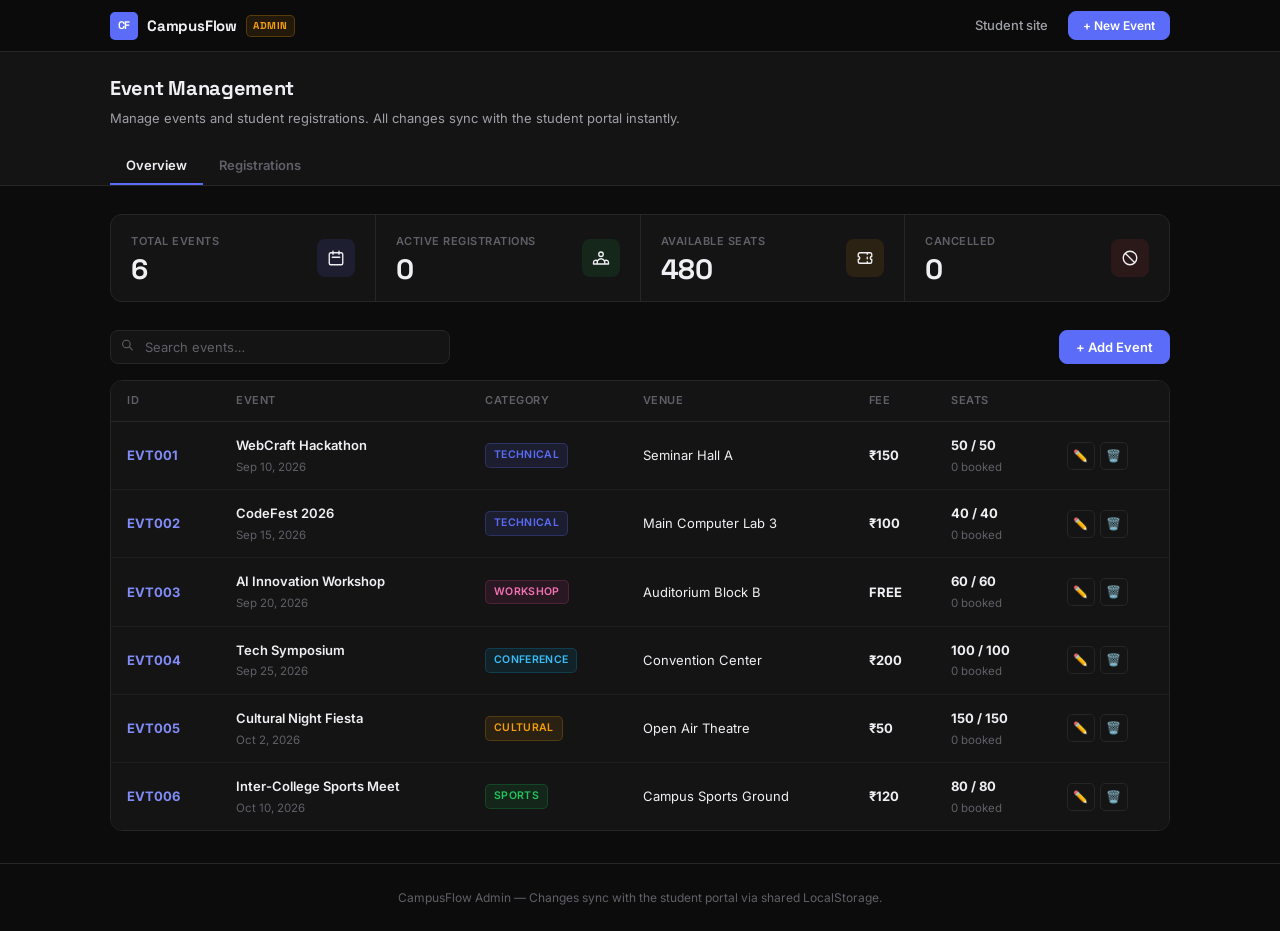
==== admin.html @ 972982c1 "Inital commit" ====
<!DOCTYPE html>
<html lang="en">
<head>
    <meta charset="UTF-8">
    <meta name="viewport" content="width=device-width, initial-scale=1.0">
    <title>CampusFlow Admin</title>
    <meta name="description" content="CampusFlow Admin — Manage campus events and student registrations.">
    <link rel="stylesheet" href="css/style.css">
    <link rel="stylesheet" href="css/admin.css">
</head>
<body>

    <nav class="navbar">
        <div class="container nav-container">
            <div class="brand-logo">
                <div class="logo-icon">CF</div>
                CampusFlow
                <span class="admin-badge">Admin</span>
            </div>
            <ul class="nav-links">
                <li><a href="index.html" class="nav-link" target="_blank">Student site</a></li>
                <li><button class="btn btn-primary" onclick="openAddEventModal()" style="padding: 6px 14px; font-size: 12px;">+ New Event</button></li>
            </ul>
        </div>
    </nav>

    <header class="admin-header">
        <div class="container">
            <div class="admin-header-title">
                <div>
                    <h1>Event Management</h1>
                    <p>Manage events and student registrations. All changes sync with the student portal instantly.</p>
                </div>
            </div>
            <div class="admin-nav-tabs">
                <button class="tab-btn active" id="tabBtn-dashboard" onclick="switchAdminTab('dashboard')">Overview</button>
                <button class="tab-btn" id="tabBtn-registrations" onclick="switchAdminTab('registrations')">Registrations</button>
            </div>
        </div>
    </header>

    <main class="container">

        <!-- TAB: OVERVIEW -->
        <section id="tabPanel-dashboard" class="tab-panel active">

            <!-- Stats -->
            <div class="stats-grid">
                <div class="stat-card">
                    <div class="stat-info">
                        <h3>Total Events</h3>
                        <div class="stat-value" id="statTotalEvents">0</div>
                    </div>
                    <div class="stat-icon events">
                        <svg width="18" height="18" fill="none" stroke="currentColor" viewBox="0 0 24 24" stroke-width="1.8">
                            <path stroke-linecap="round" stroke-linejoin="round" d="M8 7V3m8 4V3m-9 8h10M5 21h14a2 2 0 002-2V7a2 2 0 00-2-2H5a2 2 0 00-2 2v12a2 2 0 002 2z"/>
                        </svg>
                    </div>
                </div>
                <div class="stat-card">
                    <div class="stat-info">
                        <h3>Active Registrations</h3>
                        <div class="stat-value" id="statTotalRegistrations">0</div>
                    </div>
                    <div class="stat-icon registrations">
                        <svg width="18" height="18" fill="none" stroke="currentColor" viewBox="0 0 24 24" stroke-width="1.8">
                            <path stroke-linecap="round" stroke-linejoin="round" d="M17 20h5v-2a3 3 0 00-5.356-1.857M17 20H7m10 0v-2c0-.656-.126-1.283-.356-1.857M7 20H2v-2a3 3 0 015.356-1.857M7 20v-2c0-.656.126-1.283.356-1.857m0 0a5.002 5.002 0 019.288 0M15 7a3 3 0 11-6 0 3 3 0 016 0z"/>
                        </svg>
                    </div>
                </div>
                <div class="stat-card">
                    <div class="stat-info">
                        <h3>Available Seats</h3>
                        <div class="stat-value" id="statAvailableSeats">0</div>
                    </div>
                    <div class="stat-icon seats">
                        <svg width="18" height="18" fill="none" stroke="currentColor" viewBox="0 0 24 24" stroke-width="1.8">
                            <path stroke-linecap="round" stroke-linejoin="round" d="M15 5v2m0 4v2m0 4v2M5 5a2 2 0 00-2 2v3a2 2 0 110 4v3a2 2 0 002 2h14a2 2 0 002-2v-3a2 2 0 110-4V7a2 2 0 00-2-2H5z"/>
                        </svg>
                    </div>
                </div>
                <div class="stat-card">
                    <div class="stat-info">
                        <h3>Cancelled</h3>
                        <div class="stat-value" id="statCancelledRegistrations">0</div>
                    </div>
                    <div class="stat-icon cancelled">
                        <svg width="18" height="18" fill="none" stroke="currentColor" viewBox="0 0 24 24" stroke-width="1.8">
                            <path stroke-linecap="round" stroke-linejoin="round" d="M18.364 18.364A9 9 0 005.636 5.636m12.728 12.728A9 9 0 015.636 5.636m12.728 12.728L5.636 5.636"/>
                        </svg>
                    </div>
                </div>
            </div>

            <!-- Events Toolbar -->
            <div class="admin-toolbar">
                <div class="search-input-wrapper" style="max-width: 340px;">
                    <span class="search-icon">
                        <svg width="13" height="13" fill="none" stroke="currentColor" viewBox="0 0 24 24">
                            <path stroke-linecap="round" stroke-linejoin="round" stroke-width="2" d="M21 21l-6-6m2-5a7 7 0 11-14 0 7 7 0 0114 0z"/>
                        </svg>
                    </span>
                    <input type="text" id="adminEventSearch" placeholder="Search events…">
                </div>
                <div class="admin-toolbar-controls">
                    <button class="btn btn-primary" onclick="openAddEventModal()">+ Add Event</button>
                </div>
            </div>

            <!-- Events Table -->
            <div class="admin-table-wrapper">
                <table class="admin-table">
                    <thead>
                        <tr>
                            <th>ID</th>
                            <th>Event</th>
                            <th>Category</th>
                            <th>Venue</th>
                            <th>Fee</th>
                            <th>Seats</th>
                            <th></th>
                        </tr>
                    </thead>
                    <tbody id="adminEventsTableBody"></tbody>
                </table>
            </div>

        </section>

        <!-- TAB: REGISTRATIONS -->
        <section id="tabPanel-registrations" class="tab-panel">

            <div class="admin-toolbar">
                <div class="search-input-wrapper" style="max-width: 300px;">
                    <span class="search-icon">
                        <svg width="13" height="13" fill="none" stroke="currentColor" viewBox="0 0 24 24">
                            <path stroke-linecap="round" stroke-linejoin="round" stroke-width="2" d="M21 21l-6-6m2-5a7 7 0 11-14 0 7 7 0 0114 0z"/>
                        </svg>
                    </span>
                    <input type="text" id="adminRegSearch" placeholder="Name, roll number, email…">
                </div>
                <div class="admin-toolbar-controls">
                    <select class="select-custom" id="adminRegEventFilter"><option value="All">All events</option></select>
                    <select class="select-custom" id="adminRegStatusFilter">
                        <option value="All">All statuses</option>
                        <option value="Registered">Registered</option>
                        <option value="Cancelled">Cancelled</option>
                    </select>
                </div>
            </div>

            <div class="admin-table-wrapper">
                <table class="admin-table">
                    <thead>
                        <tr>
                            <th>Reg ID</th>
                            <th>Student</th>
                            <th>Roll No.</th>
                            <th>Event</th>
                            <th>Date</th>
                            <th>Status</th>
                            <th></th>
                        </tr>
                    </thead>
                    <tbody id="adminRegistrationsTableBody"></tbody>
                </table>
            </div>

        </section>

    </main>

    <!-- Add / Edit Event Modal -->
    <div class="modal-backdrop" id="eventModal">
        <div class="modal-box">
            <div class="modal-header">
                <h3 class="modal-title" id="eventModalTitle">Add Event</h3>
                <button class="close-btn" onclick="closeEventModal()">&times;</button>
            </div>
            <form id="eventForm">
                <div class="form-group">
                    <label for="eventName">Event Name</label>
                    <input type="text" id="eventName" class="form-control" placeholder="e.g. WebCraft Hackathon" required>
                </div>
                <div class="form-row">
                    <div class="form-group">
                        <label for="eventCategory">Category</label>
                        <select id="eventCategory" class="form-control" required>
                            <option value="">Select…</option>
                            <option value="Technical">Technical</option>
                            <option value="Workshop">Workshop</option>
                            <option value="Conference">Conference</option>
                            <option value="Cultural">Cultural</option>
                            <option value="Sports">Sports</option>
                        </select>
                    </div>
                    <div class="form-group">
                        <label for="eventDate">Date</label>
                        <input type="date" id="eventDate" class="form-control" required>
                    </div>
                </div>
                <div class="form-group">
                    <label for="eventVenue">Venue</label>
                    <input type="text" id="eventVenue" class="form-control" placeholder="e.g. Seminar Hall A" required>
                </div>
                <div class="form-row">
                    <div class="form-group">
                        <label for="eventFee">Fee (₹) — 0 for free</label>
                        <input type="number" id="eventFee" class="form-control" min="0" placeholder="0" required>
                    </div>
                    <div class="form-group">
                        <label for="eventSeats">Total Seats</label>
                        <input type="number" id="eventSeats" class="form-control" min="1" placeholder="50" required>
                    </div>
                </div>
                <div class="form-group">
                    <label for="eventDescription">Description</label>
                    <textarea id="eventDescription" class="form-control" placeholder="Brief summary of the event…"></textarea>
                </div>
                <div style="display: flex; justify-content: flex-end; gap: 8px; margin-top: 18px; padding-top: 14px; border-top: 1px solid var(--border);">
                    <button type="button" class="btn btn-secondary" onclick="closeEventModal()">Cancel</button>
                    <button type="submit" class="btn btn-primary">Save Event</button>
                </div>
            </form>
        </div>
    </div>

    <!-- Delete Confirmation Modal -->
    <div class="modal-backdrop" id="deleteModal">
        <div class="modal-box" style="max-width: 400px;">
            <div class="modal-header">
                <h3 class="modal-title">Delete Event</h3>
                <button class="close-btn" onclick="closeDeleteModal()">&times;</button>
            </div>
            <p style="color: var(--text-2); font-size: 13px; line-height: 1.6;">
                Delete <strong id="deleteEventName" style="color: var(--text);">this event</strong>? This cannot be undone.
            </p>
            <div class="delete-warning-box" id="deleteWarningContainer" style="display: none;"></div>
            <div style="display: flex; justify-content: flex-end; gap: 8px; margin-top: 20px; padding-top: 14px; border-top: 1px solid var(--border);">
                <button type="button" class="btn btn-secondary" onclick="closeDeleteModal()">Cancel</button>
                <button type="button" class="btn btn-danger" onclick="confirmDeleteEvent()">Delete Event</button>
            </div>
        </div>
    </div>

    <footer>
        <div class="container">
            <p>CampusFlow Admin &mdash; Changes sync with the student portal via shared LocalStorage.</p>
        </div>
    </footer>

    <script src="js/data.js"></script>
    <script src="js/storage.js"></script>
    <script src="js/validation.js"></script>
    <script src="js/events.js"></script>
    <script src="js/registration.js"></script>
    <script src="js/admin.js"></script>
    <script src="js/app.js"></script>

</body>
</html>
---- css/style.css ----
/* ============================================================
   CampusFlow — Minimal, editorial-first design
   Palette: Near-black surface, one indigo accent, warm white text
   Type: Space Grotesk (display) + Inter (body)
   ============================================================ */

@import url('https://fonts.googleapis.com/css2?family=Space+Grotesk:wght@400;500;600;700&family=Inter:wght@400;500;600&display=swap');

:root {
    --bg:          #0c0c0c;
    --surface:     #141414;
    --surface-2:   #1c1c1c;
    --border:      #262626;
    --border-light:#1e1e1e;

    --accent:      #5b6cf8;
    --accent-dim:  rgba(91, 108, 248, 0.12);
    --accent-border: rgba(91, 108, 248, 0.25);

    --text:        #f0eff4;
    --text-2:      #a0a0a8;
    --text-3:      #606068;

    --green:       #22c55e;
    --green-dim:   rgba(34, 197, 94, 0.1);
    --amber:       #f59e0b;
    --amber-dim:   rgba(245, 158, 11, 0.1);
    --red:         #ef4444;
    --red-dim:     rgba(239, 68, 68, 0.1);

    --r-sm:  5px;
    --r-md:  8px;
    --r-lg:  12px;

    --font-display: 'Space Grotesk', system-ui, sans-serif;
    --font-body:    'Inter', system-ui, sans-serif;
}

*, *::before, *::after { box-sizing: border-box; margin: 0; padding: 0; }

body {
    background: var(--bg);
    color: var(--text);
    font-family: var(--font-body);
    font-size: 14px;
    line-height: 1.6;
    -webkit-font-smoothing: antialiased;
}

a { text-decoration: none; color: inherit; }

/* Layout */
.container {
    max-width: 1100px;
    margin: 0 auto;
    padding: 0 20px;
}

/* ── NAV ────────────────────────────────────────────── */
.navbar {
    position: sticky;
    top: 0;
    z-index: 100;
    background: rgba(12, 12, 12, 0.92);
    backdrop-filter: blur(8px);
    border-bottom: 1px solid var(--border);
    height: 52px;
    display: flex;
    align-items: center;
}

.nav-container {
    display: flex;
    align-items: center;
    justify-content: space-between;
    width: 100%;
}

.brand-logo {
    display: flex;
    align-items: center;
    gap: 9px;
    font-family: var(--font-display);
    font-size: 15px;
    font-weight: 700;
    letter-spacing: -0.2px;
    color: var(--text);
}

.logo-icon {
    width: 28px;
    height: 28px;
    background: var(--accent);
    border-radius: var(--r-sm);
    display: flex;
    align-items: center;
    justify-content: center;
    font-family: var(--font-display);
    font-size: 11px;
    font-weight: 700;
    color: #fff;
}

.nav-links {
    list-style: none;
    display: flex;
    align-items: center;
    gap: 20px;
}

.nav-link {
    font-size: 13px;
    font-weight: 500;
    color: var(--text-2);
    transition: color 0.15s;
}

.nav-link:hover, .nav-link.active { color: var(--text); }

/* ── HERO ───────────────────────────────────────────── */
.hero-section {
    padding: 64px 0 48px;
    border-bottom: 1px solid var(--border);
}

.hero-label {
    display: inline-block;
    font-size: 11px;
    font-weight: 600;
    letter-spacing: 0.8px;
    text-transform: uppercase;
    color: var(--accent);
    margin-bottom: 16px;
}

.hero-title {
    font-family: var(--font-display);
    font-size: 2.6rem;
    font-weight: 700;
    letter-spacing: -1px;
    line-height: 1.1;
    color: var(--text);
    margin-bottom: 14px;
    max-width: 560px;
}

.hero-description {
    font-size: 14px;
    color: var(--text-2);
    max-width: 460px;
    margin-bottom: 28px;
    line-height: 1.7;
}

.hero-actions {
    display: flex;
    gap: 10px;
    align-items: center;
}

/* ── BUTTONS ────────────────────────────────────────── */
.btn {
    display: inline-flex;
    align-items: center;
    justify-content: center;
    gap: 6px;
    padding: 8px 16px;
    border-radius: var(--r-md);
    font-size: 13px;
    font-weight: 600;
    cursor: pointer;
    border: 1px solid transparent;
    font-family: inherit;
    transition: all 0.15s ease;
    white-space: nowrap;
}

.btn-primary {
    background: var(--accent);
    color: #fff;
    border-color: var(--accent);
}
.btn-primary:hover { background: #4b5cf0; border-color: #4b5cf0; }

.btn-secondary {
    background: var(--surface);
    color: var(--text-2);
    border-color: var(--border);
}
.btn-secondary:hover { color: var(--text); border-color: #333; background: var(--surface-2); }

.btn-outline-gold {
    background: transparent;
    color: var(--amber);
    border-color: rgba(245, 158, 11, 0.35);
    font-size: 12px;
    padding: 6px 12px;
}
.btn-outline-gold:hover { background: var(--amber-dim); }

.btn-danger {
    background: var(--red-dim);
    color: var(--red);
    border-color: rgba(239, 68, 68, 0.25);
}
.btn-danger:hover { background: var(--red); color: #fff; border-color: var(--red); }

.btn-disabled { opacity: 0.35; cursor: not-allowed; pointer-events: none; }

.btn-ghost {
    background: transparent;
    color: var(--text-2);
    border-color: transparent;
    padding: 6px 10px;
}
.btn-ghost:hover { color: var(--text); background: var(--surface); border-color: var(--border); }

/* ── CONTROLS BAR ───────────────────────────────────── */
.controls-bar {
    display: flex;
    align-items: center;
    gap: 10px;
    padding: 16px 0 20px;
    flex-wrap: wrap;
}

.search-input-wrapper {
    position: relative;
    flex: 1;
    min-width: 220px;
}

.search-input-wrapper input {
    width: 100%;
    background: var(--surface);
    border: 1px solid var(--border);
    border-radius: var(--r-md);
    padding: 8px 12px 8px 34px;
    color: var(--text);
    font-size: 13px;
    font-family: inherit;
    outline: none;
    transition: border-color 0.15s;
}

.search-input-wrapper input:focus { border-color: var(--accent); }
.search-input-wrapper input::placeholder { color: var(--text-3); }

.search-icon {
    position: absolute;
    left: 11px;
    top: 50%;
    transform: translateY(-50%);
    color: var(--text-3);
    font-size: 13px;
    pointer-events: none;
}

.filter-group {
    display: flex;
    align-items: center;
    gap: 8px;
    flex-wrap: wrap;
}

.select-custom {
    background: var(--surface);
    border: 1px solid var(--border);
    border-radius: var(--r-md);
    padding: 8px 12px;
    color: var(--text-2);
    font-size: 13px;
    font-family: inherit;
    outline: none;
    cursor: pointer;
    transition: border-color 0.15s;
}
.select-custom:focus { border-color: var(--accent); color: var(--text); }

/* ── SECTION HEADER ────────────────────────────────── */
.section-header {
    display: flex;
    align-items: baseline;
    justify-content: space-between;
    margin-bottom: 20px;
    padding-bottom: 12px;
    border-bottom: 1px solid var(--border-light);
}

.section-title {
    font-family: var(--font-display);
    font-size: 18px;
    font-weight: 700;
    letter-spacing: -0.2px;
    color: var(--text);
}

.section-count {
    font-size: 12px;
    color: var(--text-3);
    font-weight: 500;
}

/* ── EVENT CARDS ────────────────────────────────────── */
.events-section { padding: 28px 0 60px; }

.events-grid {
    display: grid;
    grid-template-columns: repeat(auto-fill, minmax(300px, 1fr));
    gap: 1px;
    background: var(--border);
    border: 1px solid var(--border);
    border-radius: var(--r-lg);
    overflow: hidden;
}

.event-card {
    background: var(--surface);
    padding: 20px;
    display: flex;
    flex-direction: column;
    gap: 12px;
    transition: background 0.15s;
    cursor: default;
}

.event-card:hover { background: var(--surface-2); }

.event-card-header {
    display: flex;
    align-items: center;
    justify-content: space-between;
}

.event-title {
    font-family: var(--font-display);
    font-size: 15px;
    font-weight: 700;
    color: var(--text);
    letter-spacing: -0.2px;
    line-height: 1.3;
    margin-bottom: 4px;
}

.event-desc {
    font-size: 12.5px;
    color: var(--text-2);
    line-height: 1.6;
    display: -webkit-box;
    -webkit-line-clamp: 2;
    -webkit-box-orient: vertical;
    overflow: hidden;
}

.event-meta {
    display: flex;
    flex-direction: column;
    gap: 4px;
}

.event-meta-row {
    display: flex;
    align-items: center;
    gap: 6px;
    font-size: 12px;
    color: var(--text-3);
}

.event-meta-dot {
    width: 3px;
    height: 3px;
    border-radius: 50%;
    background: var(--text-3);
    flex-shrink: 0;
}

.event-card-footer {
    padding-top: 12px;
    border-top: 1px solid var(--border-light);
    display: flex;
    align-items: center;
    justify-content: space-between;
}

.event-price {
    font-family: var(--font-display);
    font-size: 15px;
    font-weight: 700;
    color: var(--text);
}

.event-seats {
    font-size: 11px;
    font-weight: 600;
    letter-spacing: 0.2px;
}
.event-seats.available { color: var(--green); }
.event-seats.limited   { color: var(--amber); }
.event-seats.empty     { color: var(--red); }

/* ── BADGES ─────────────────────────────────────────── */
.badge {
    display: inline-flex;
    align-items: center;
    padding: 3px 8px;
    border-radius: var(--r-sm);
    font-size: 10.5px;
    font-weight: 600;
    letter-spacing: 0.3px;
    text-transform: uppercase;
}

.badge-tech       { background: var(--accent-dim); color: var(--accent); border: 1px solid var(--accent-border); }
.badge-workshop   { background: rgba(236,72,153,.1); color: #f472b6; border: 1px solid rgba(236,72,153,.2); }
.badge-cultural   { background: var(--amber-dim); color: var(--amber); border: 1px solid rgba(245,158,11,.2); }
.badge-sports     { background: var(--green-dim); color: var(--green); border: 1px solid rgba(34,197,94,.2); }
.badge-conference { background: rgba(14,165,233,.1); color: #38bdf8; border: 1px solid rgba(14,165,233,.2); }
.badge-registered { background: var(--green-dim); color: var(--green); border: 1px solid rgba(34,197,94,.2); }
.badge-cancelled  { background: var(--red-dim); color: var(--red); border: 1px solid rgba(239,68,68,.2); }

/* ── MY REGISTRATIONS ───────────────────────────────── */
.registrations-section {
    padding: 40px 0 60px;
    border-top: 1px solid var(--border);
}

.registrations-grid {
    display: grid;
    grid-template-columns: repeat(auto-fill, minmax(280px, 1fr));
    gap: 1px;
    background: var(--border);
    border: 1px solid var(--border);
    border-radius: var(--r-lg);
    overflow: hidden;
}

.registration-card {
    background: var(--surface);
    padding: 18px;
    display: flex;
    flex-direction: column;
    gap: 10px;
}

/* ── MODAL ──────────────────────────────────────────── */
.modal-backdrop {
    position: fixed;
    inset: 0;
    background: rgba(0, 0, 0, 0.75);
    backdrop-filter: blur(3px);
    display: flex;
    align-items: center;
    justify-content: center;
    z-index: 1000;
    opacity: 0;
    visibility: hidden;
    transition: opacity 0.2s, visibility 0.2s;
}

.modal-backdrop.active {
    opacity: 1;
    visibility: visible;
}

.modal-box {
    background: var(--surface);
    border: 1px solid var(--border);
    border-radius: var(--r-lg);
    width: 100%;
    max-width: 460px;
    padding: 24px;
    box-shadow: 0 12px 32px rgba(0, 0, 0, 0.5);
    transform: translateY(8px);
    transition: transform 0.2s;
    max-height: 90vh;
    overflow-y: auto;
}

.modal-backdrop.active .modal-box { transform: translateY(0); }

.modal-header {
    display: flex;
    align-items: center;
    justify-content: space-between;
    margin-bottom: 18px;
    padding-bottom: 14px;
    border-bottom: 1px solid var(--border);
}

.modal-title {
    font-family: var(--font-display);
    font-size: 16px;
    font-weight: 700;
}

.close-btn {
    background: none;
    border: none;
    color: var(--text-3);
    font-size: 18px;
    cursor: pointer;
    line-height: 1;
    padding: 2px;
}
.close-btn:hover { color: var(--text); }

/* ── FORMS ──────────────────────────────────────────── */
.form-group { margin-bottom: 14px; }

.form-group label {
    display: block;
    font-size: 12px;
    font-weight: 600;
    color: var(--text-2);
    margin-bottom: 5px;
}

.form-control {
    width: 100%;
    background: var(--bg);
    border: 1px solid var(--border);
    border-radius: var(--r-md);
    padding: 9px 12px;
    color: var(--text);
    font-size: 13px;
    font-family: inherit;
    outline: none;
    transition: border-color 0.15s;
}

.form-control:focus { border-color: var(--accent); }
.form-control::placeholder { color: var(--text-3); }
textarea.form-control { resize: vertical; min-height: 72px; }

.form-row { display: grid; grid-template-columns: 1fr 1fr; gap: 12px; }

/* ── TOAST ──────────────────────────────────────────── */
.toast-container {
    position: fixed;
    bottom: 16px;
    right: 16px;
    z-index: 2000;
    display: flex;
    flex-direction: column;
    gap: 8px;
}

.toast {
    background: var(--surface-2);
    border: 1px solid var(--border);
    color: var(--text);
    padding: 10px 14px;
    border-radius: var(--r-md);
    font-size: 13px;
    box-shadow: 0 4px 16px rgba(0,0,0,0.4);
    border-left: 3px solid var(--accent);
    min-width: 260px;
    animation: slideIn 0.2s forwards ease;
}
.toast.success { border-left-color: var(--green); }
.toast.danger  { border-left-color: var(--red); }

@keyframes slideIn {
    from { transform: translateX(100%); opacity: 0; }
    to   { transform: translateX(0); opacity: 1; }
}

/* ── EMPTY STATE ────────────────────────────────────── */
.empty-state {
    grid-column: 1 / -1;
    text-align: center;
    padding: 48px 20px;
    color: var(--text-3);
    background: var(--surface);
}

.empty-state p { font-size: 13px; }

/* ── FOOTER ─────────────────────────────────────────── */
footer {
    border-top: 1px solid var(--border);
    padding: 24px 0;
    text-align: center;
    color: var(--text-3);
    font-size: 12px;
}

/* ── RESPONSIVE ─────────────────────────────────────── */
@media (max-width: 768px) {
    .hero-title     { font-size: 1.8rem; }
    .nav-links      { display: none; }
    .form-row       { grid-template-columns: 1fr; }
    .controls-bar   { flex-direction: column; align-items: stretch; }
    .events-grid    { grid-template-columns: 1fr; }
}
---- css/admin.css ----
/* ============================================================
   CampusFlow Admin — Minimal, data-focused styling
   Same token palette, clean tables, structured layout.
   ============================================================ */

/* Admin marker on nav */
.admin-badge {
    font-size: 10px;
    font-weight: 700;
    letter-spacing: 0.6px;
    text-transform: uppercase;
    color: var(--amber);
    background: var(--amber-dim);
    border: 1px solid rgba(245, 158, 11, 0.25);
    padding: 2px 6px;
    border-radius: var(--r-sm);
}

/* ── PAGE HEADER ────────────────────────────────────── */
.admin-header {
    border-bottom: 1px solid var(--border);
    padding: 20px 0 0;
    margin-bottom: 28px;
    background: var(--surface);
}

.admin-header-title {
    display: flex;
    align-items: flex-start;
    justify-content: space-between;
    margin-bottom: 18px;
    gap: 12px;
}

.admin-header-title h1 {
    font-family: var(--font-display);
    font-size: 20px;
    font-weight: 700;
    letter-spacing: -0.3px;
}

.admin-header-title p {
    font-size: 13px;
    color: var(--text-2);
    margin-top: 4px;
}

/* ── TABS ───────────────────────────────────────────── */
.admin-nav-tabs {
    display: flex;
    gap: 0;
}

.tab-btn {
    background: none;
    border: none;
    outline: none;
    font-family: inherit;
    font-size: 13px;
    font-weight: 600;
    color: var(--text-3);
    padding: 10px 16px;
    cursor: pointer;
    border-bottom: 2px solid transparent;
    transition: color 0.15s, border-color 0.15s;
}
.tab-btn:hover   { color: var(--text-2); }
.tab-btn.active  { color: var(--text); border-bottom-color: var(--accent); }

.tab-panel       { display: none; }
.tab-panel.active { display: block; }

/* ── STATS ──────────────────────────────────────────── */
.stats-grid {
    display: grid;
    grid-template-columns: repeat(4, 1fr);
    gap: 1px;
    background: var(--border);
    border: 1px solid var(--border);
    border-radius: var(--r-lg);
    overflow: hidden;
    margin-bottom: 28px;
}

.stat-card {
    background: var(--surface);
    padding: 18px 20px;
    display: flex;
    align-items: center;
    justify-content: space-between;
    gap: 12px;
    transition: background 0.15s;
}
.stat-card:hover { background: var(--surface-2); }

.stat-info h3 {
    font-size: 11px;
    color: var(--text-3);
    font-weight: 600;
    text-transform: uppercase;
    letter-spacing: 0.5px;
    margin-bottom: 5px;
}

.stat-value {
    font-family: var(--font-display);
    font-size: 1.75rem;
    font-weight: 700;
    color: var(--text);
    letter-spacing: -0.5px;
    line-height: 1;
}

.stat-icon {
    width: 38px;
    height: 38px;
    border-radius: var(--r-md);
    display: flex;
    align-items: center;
    justify-content: center;
    font-size: 1.1rem;
    flex-shrink: 0;
}

.stat-icon.events        { background: var(--accent-dim); }
.stat-icon.registrations { background: var(--green-dim); }
.stat-icon.seats         { background: var(--amber-dim); }
.stat-icon.cancelled     { background: var(--red-dim); }

/* ── TOOLBAR ────────────────────────────────────────── */
.admin-toolbar {
    display: flex;
    align-items: center;
    justify-content: space-between;
    gap: 10px;
    flex-wrap: wrap;
    margin-bottom: 16px;
}

.admin-toolbar-controls {
    display: flex;
    align-items: center;
    gap: 8px;
    flex-wrap: wrap;
}

/* ── ADMIN TABLE ────────────────────────────────────── */
.admin-table-wrapper {
    border: 1px solid var(--border);
    border-radius: var(--r-lg);
    overflow: hidden;
    margin-bottom: 32px;
}

.admin-table {
    width: 100%;
    border-collapse: collapse;
    font-size: 13px;
    text-align: left;
}

.admin-table th {
    background: var(--surface);
    color: var(--text-3);
    font-size: 11px;
    font-weight: 600;
    text-transform: uppercase;
    letter-spacing: 0.5px;
    padding: 11px 16px;
    border-bottom: 1px solid var(--border);
}

.admin-table td {
    padding: 13px 16px;
    border-bottom: 1px solid var(--border-light);
    color: var(--text);
    vertical-align: middle;
    background: var(--surface);
}

.admin-table tbody tr:hover td { background: var(--surface-2); }
.admin-table tbody tr:last-child td { border-bottom: none; }

.table-cell-main  { font-weight: 600; color: var(--text); font-size: 13px; }
.table-subtext    { font-size: 11.5px; color: var(--text-3); margin-top: 2px; }

/* ── ROW ACTION BUTTONS ─────────────────────────────── */
.action-buttons { display: flex; align-items: center; gap: 5px; }

.btn-icon {
    width: 28px;
    height: 28px;
    border-radius: var(--r-sm);
    display: inline-flex;
    align-items: center;
    justify-content: center;
    border: 1px solid var(--border);
    background: transparent;
    color: var(--text-3);
    cursor: pointer;
    font-size: 12px;
    transition: all 0.15s;
}
.btn-icon:hover        { background: var(--surface-2); color: var(--text-2); }
.btn-icon.edit:hover   { border-color: var(--accent-border); color: var(--accent); }
.btn-icon.delete:hover { border-color: rgba(239,68,68,.25); color: var(--red); }

/* ── DELETE WARNING ─────────────────────────────────── */
.delete-warning-box {
    background: var(--red-dim);
    border: 1px solid rgba(239, 68, 68, 0.2);
    border-radius: var(--r-md);
    padding: 12px 14px;
    margin: 14px 0;
    color: #fca5a5;
    font-size: 12.5px;
    line-height: 1.5;
}

/* ── RESPONSIVE ─────────────────────────────────────── */
@media (max-width: 900px) {
    .stats-grid { grid-template-columns: repeat(2, 1fr); }
}
@media (max-width: 600px) {
    .stats-grid { grid-template-columns: 1fr 1fr; }
    .admin-toolbar { flex-direction: column; align-items: stretch; }
}
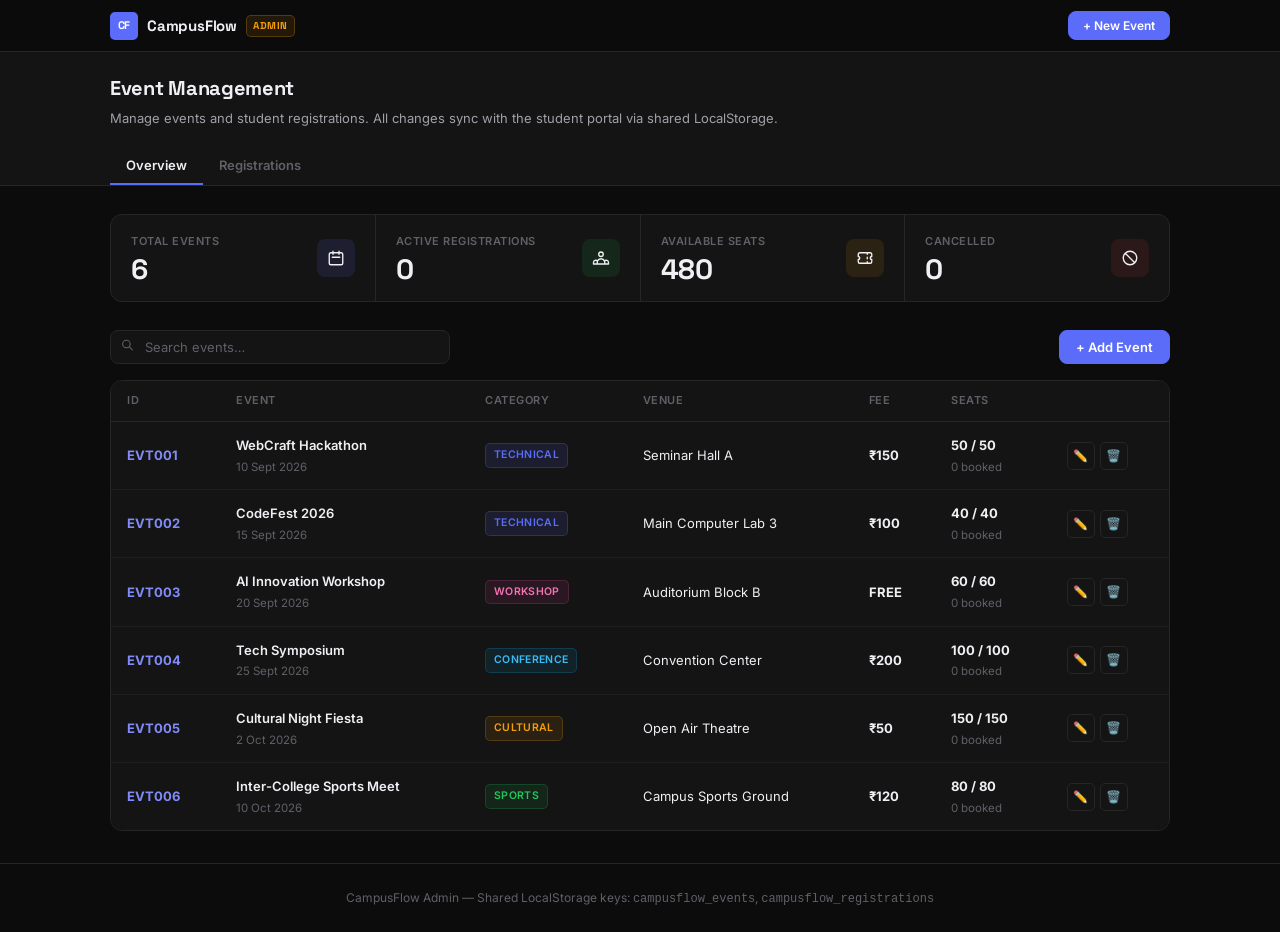
==== commit 52a99081: "chore: scope to admin-only, remove student portal files" ====
--- a/admin.html
+++ b/admin.html
@@ -18,7 +18,6 @@
                 <span class="admin-badge">Admin</span>
             </div>
             <ul class="nav-links">
-                <li><a href="index.html" class="nav-link" target="_blank">Student site</a></li>
                 <li><button class="btn btn-primary" onclick="openAddEventModal()" style="padding: 6px 14px; font-size: 12px;">+ New Event</button></li>
             </ul>
         </div>
@@ -29,7 +28,7 @@
             <div class="admin-header-title">
                 <div>
                     <h1>Event Management</h1>
-                    <p>Manage events and student registrations. All changes sync with the student portal instantly.</p>
+                    <p>Manage events and student registrations. All changes sync with the student portal via shared LocalStorage.</p>
                 </div>
             </div>
             <div class="admin-nav-tabs">
@@ -44,7 +43,7 @@
         <!-- TAB: OVERVIEW -->
         <section id="tabPanel-dashboard" class="tab-panel active">
 
-            <!-- Stats -->
+            <!-- Statistics -->
             <div class="stats-grid">
                 <div class="stat-card">
                     <div class="stat-info">
@@ -215,7 +214,7 @@
                 </div>
                 <div class="form-group">
                     <label for="eventDescription">Description</label>
-                    <textarea id="eventDescription" class="form-control" placeholder="Brief summary of the event…"></textarea>
+                    <textarea id="eventDescription" class="form-control" placeholder="Brief summary…"></textarea>
                 </div>
                 <div style="display: flex; justify-content: flex-end; gap: 8px; margin-top: 18px; padding-top: 14px; border-top: 1px solid var(--border);">
                     <button type="button" class="btn btn-secondary" onclick="closeEventModal()">Cancel</button>
@@ -245,15 +244,15 @@
 
     <footer>
         <div class="container">
-            <p>CampusFlow Admin &mdash; Changes sync with the student portal via shared LocalStorage.</p>
+            <p>CampusFlow Admin &mdash; Shared LocalStorage keys: <code>campusflow_events</code>, <code>campusflow_registrations</code></p>
         </div>
     </footer>
 
+    <!-- Load order: data → storage → utils → validation → admin logic → app init -->
     <script src="js/data.js"></script>
     <script src="js/storage.js"></script>
+    <script src="js/utils.js"></script>
     <script src="js/validation.js"></script>
-    <script src="js/events.js"></script>
-    <script src="js/registration.js"></script>
     <script src="js/admin.js"></script>
     <script src="js/app.js"></script>
 
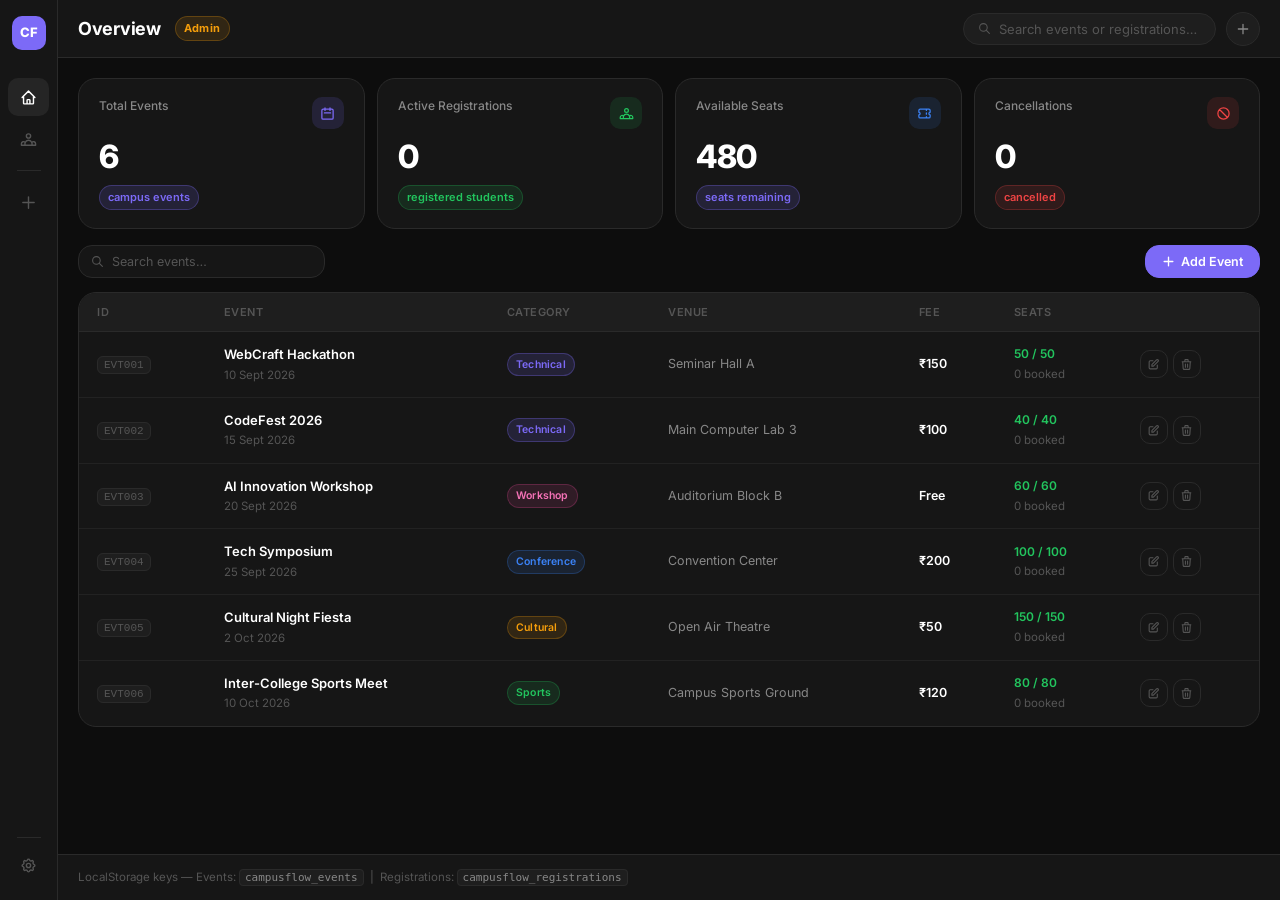
==== commit 57d13aac: "Modified the admin panel design" ====
--- a/admin.html
+++ b/admin.html
@@ -10,166 +10,226 @@
 </head>
 <body>
 
-    <nav class="navbar">
-        <div class="container nav-container">
-            <div class="brand-logo">
-                <div class="logo-icon">CF</div>
-                CampusFlow
+    <!-- ── LEFT SIDEBAR ──────────────────────────────── -->
+    <aside class="sidebar">
+        <div class="sidebar-logo">CF</div>
+
+        <nav class="sidebar-nav">
+            <button class="sidebar-btn active" title="Dashboard" onclick="switchAdminTab('dashboard')">
+                <svg width="17" height="17" fill="none" stroke="currentColor" viewBox="0 0 24 24" stroke-width="2">
+                    <path stroke-linecap="round" stroke-linejoin="round" d="M3 12l2-2m0 0l7-7 7 7M5 10v10a1 1 0 001 1h3m10-11l2 2m-2-2v10a1 1 0 01-1 1h-3m-6 0a1 1 0 001-1v-4a1 1 0 011-1h2a1 1 0 011 1v4a1 1 0 001 1m-6 0h6"/>
+                </svg>
+            </button>
+
+            <button class="sidebar-btn" title="Registrations" onclick="switchAdminTab('registrations')">
+                <svg width="17" height="17" fill="none" stroke="currentColor" viewBox="0 0 24 24" stroke-width="2">
+                    <path stroke-linecap="round" stroke-linejoin="round" d="M17 20h5v-2a3 3 0 00-5.356-1.857M17 20H7m10 0v-2c0-.656-.126-1.283-.356-1.857M7 20H2v-2a3 3 0 015.356-1.857M7 20v-2c0-.656.126-1.283.356-1.857m0 0a5.002 5.002 0 019.288 0M15 7a3 3 0 11-6 0 3 3 0 016 0z"/>
+                </svg>
+            </button>
+
+            <div class="sidebar-divider"></div>
+
+            <button class="sidebar-btn" title="Add Event" onclick="openAddEventModal()">
+                <svg width="17" height="17" fill="none" stroke="currentColor" viewBox="0 0 24 24" stroke-width="2">
+                    <path stroke-linecap="round" stroke-linejoin="round" d="M12 4v16m8-8H4"/>
+                </svg>
+            </button>
+        </nav>
+
+        <div class="sidebar-bottom">
+            <div class="sidebar-divider" style="margin-bottom: 8px;"></div>
+            <button class="sidebar-btn" title="Settings" style="margin: 0 auto;">
+                <svg width="17" height="17" fill="none" stroke="currentColor" viewBox="0 0 24 24" stroke-width="2">
+                    <path stroke-linecap="round" stroke-linejoin="round" d="M10.325 4.317c.426-1.756 2.924-1.756 3.35 0a1.724 1.724 0 002.573 1.066c1.543-.94 3.31.826 2.37 2.37a1.724 1.724 0 001.065 2.572c1.756.426 1.756 2.924 0 3.35a1.724 1.724 0 00-1.066 2.573c.94 1.543-.826 3.31-2.37 2.37a1.724 1.724 0 00-2.572 1.065c-.426 1.756-2.924 1.756-3.35 0a1.724 1.724 0 00-2.573-1.066c-1.543.94-3.31-.826-2.37-2.37a1.724 1.724 0 00-1.065-2.572c-1.756-.426-1.756-2.924 0-3.35a1.724 1.724 0 001.066-2.573c-.94-1.543.826-3.31 2.37-2.37.996.608 2.296.07 2.572-1.065z"/>
+                    <path stroke-linecap="round" stroke-linejoin="round" d="M15 12a3 3 0 11-6 0 3 3 0 016 0z"/>
+                </svg>
+            </button>
+        </div>
+    </aside>
+
+    <!-- ── MAIN WRAPPER ───────────────────────────────── -->
+    <div class="admin-wrapper">
+
+        <!-- TOPBAR -->
+        <header class="topbar">
+            <div class="topbar-left">
+                <h1 class="topbar-title" id="topbarTitle">Overview</h1>
                 <span class="admin-badge">Admin</span>
             </div>
-            <ul class="nav-links">
-                <li><button class="btn btn-primary" onclick="openAddEventModal()" style="padding: 6px 14px; font-size: 12px;">+ New Event</button></li>
-            </ul>
-        </div>
-    </nav>
-
-    <header class="admin-header">
-        <div class="container">
-            <div class="admin-header-title">
-                <div>
-                    <h1>Event Management</h1>
-                    <p>Manage events and student registrations. All changes sync with the student portal via shared LocalStorage.</p>
-                </div>
-            </div>
-            <div class="admin-nav-tabs">
-                <button class="tab-btn active" id="tabBtn-dashboard" onclick="switchAdminTab('dashboard')">Overview</button>
-                <button class="tab-btn" id="tabBtn-registrations" onclick="switchAdminTab('registrations')">Registrations</button>
-            </div>
-        </div>
-    </header>
-
-    <main class="container">
-
-        <!-- TAB: OVERVIEW -->
-        <section id="tabPanel-dashboard" class="tab-panel active">
-
-            <!-- Statistics -->
-            <div class="stats-grid">
-                <div class="stat-card">
-                    <div class="stat-info">
-                        <h3>Total Events</h3>
-                        <div class="stat-value" id="statTotalEvents">0</div>
-                    </div>
-                    <div class="stat-icon events">
-                        <svg width="18" height="18" fill="none" stroke="currentColor" viewBox="0 0 24 24" stroke-width="1.8">
-                            <path stroke-linecap="round" stroke-linejoin="round" d="M8 7V3m8 4V3m-9 8h10M5 21h14a2 2 0 002-2V7a2 2 0 00-2-2H5a2 2 0 00-2 2v12a2 2 0 002 2z"/>
+
+            <div class="topbar-right">
+                <div class="search-pill">
+                    <svg width="13" height="13" fill="none" stroke="currentColor" viewBox="0 0 24 24" stroke-width="2">
+                        <path stroke-linecap="round" stroke-linejoin="round" d="M21 21l-6-6m2-5a7 7 0 11-14 0 7 7 0 0114 0z"/>
+                    </svg>
+                    <input type="text" id="globalSearch" placeholder="Search events or registrations…">
+                </div>
+
+                <button class="icon-btn" title="Add event" onclick="openAddEventModal()">
+                    <svg width="14" height="14" fill="none" stroke="currentColor" viewBox="0 0 24 24" stroke-width="2.2">
+                        <path stroke-linecap="round" stroke-linejoin="round" d="M12 4v16m8-8H4"/>
+                    </svg>
+                </button>
+            </div>
+        </header>
+
+        <!-- MAIN CONTENT -->
+        <main class="admin-content">
+
+            <!-- ─── TAB: DASHBOARD ───────────────────── -->
+            <section id="tabPanel-dashboard" class="tab-panel active">
+
+                <!-- Bento stat cards -->
+                <div class="bento-grid">
+                    <div class="bento-card">
+                        <div style="display:flex; justify-content:space-between; align-items:flex-start;">
+                            <span class="bento-card-label">Total Events</span>
+                            <div class="bento-icon events">
+                                <svg width="15" height="15" fill="none" stroke="currentColor" viewBox="0 0 24 24" stroke-width="2">
+                                    <path stroke-linecap="round" stroke-linejoin="round" d="M8 7V3m8 4V3m-9 8h10M5 21h14a2 2 0 002-2V7a2 2 0 00-2-2H5a2 2 0 00-2 2v12a2 2 0 002 2z"/>
+                                </svg>
+                            </div>
+                        </div>
+                        <div class="bento-card-value" id="statTotalEvents">0</div>
+                        <div class="bento-card-footer">
+                            <span class="bento-pill purple" id="statEventsLabel">campus events</span>
+                        </div>
+                    </div>
+
+                    <div class="bento-card">
+                        <div style="display:flex; justify-content:space-between; align-items:flex-start;">
+                            <span class="bento-card-label">Active Registrations</span>
+                            <div class="bento-icon registrations">
+                                <svg width="15" height="15" fill="none" stroke="currentColor" viewBox="0 0 24 24" stroke-width="2">
+                                    <path stroke-linecap="round" stroke-linejoin="round" d="M17 20h5v-2a3 3 0 00-5.356-1.857M17 20H7m10 0v-2c0-.656-.126-1.283-.356-1.857M7 20H2v-2a3 3 0 015.356-1.857M7 20v-2c0-.656.126-1.283.356-1.857m0 0a5.002 5.002 0 019.288 0M15 7a3 3 0 11-6 0 3 3 0 016 0z"/>
+                                </svg>
+                            </div>
+                        </div>
+                        <div class="bento-card-value" id="statTotalRegistrations">0</div>
+                        <div class="bento-card-footer">
+                            <span class="bento-pill green">registered students</span>
+                        </div>
+                    </div>
+
+                    <div class="bento-card">
+                        <div style="display:flex; justify-content:space-between; align-items:flex-start;">
+                            <span class="bento-card-label">Available Seats</span>
+                            <div class="bento-icon seats">
+                                <svg width="15" height="15" fill="none" stroke="currentColor" viewBox="0 0 24 24" stroke-width="2">
+                                    <path stroke-linecap="round" stroke-linejoin="round" d="M15 5v2m0 4v2m0 4v2M5 5a2 2 0 00-2 2v3a2 2 0 110 4v3a2 2 0 002 2h14a2 2 0 002-2v-3a2 2 0 110-4V7a2 2 0 00-2-2H5z"/>
+                                </svg>
+                            </div>
+                        </div>
+                        <div class="bento-card-value" id="statAvailableSeats">0</div>
+                        <div class="bento-card-footer">
+                            <span class="bento-pill purple">seats remaining</span>
+                        </div>
+                    </div>
+
+                    <div class="bento-card">
+                        <div style="display:flex; justify-content:space-between; align-items:flex-start;">
+                            <span class="bento-card-label">Cancellations</span>
+                            <div class="bento-icon cancelled">
+                                <svg width="15" height="15" fill="none" stroke="currentColor" viewBox="0 0 24 24" stroke-width="2">
+                                    <path stroke-linecap="round" stroke-linejoin="round" d="M18.364 18.364A9 9 0 005.636 5.636m12.728 12.728A9 9 0 015.636 5.636m12.728 12.728L5.636 5.636"/>
+                                </svg>
+                            </div>
+                        </div>
+                        <div class="bento-card-value" id="statCancelledRegistrations">0</div>
+                        <div class="bento-card-footer">
+                            <span class="bento-pill red" id="statCancelledLabel">cancelled</span>
+                        </div>
+                    </div>
+                </div>
+
+                <!-- Events toolbar -->
+                <div class="content-toolbar">
+                    <div class="search-bar">
+                        <svg width="13" height="13" fill="none" stroke="currentColor" viewBox="0 0 24 24" stroke-width="2">
+                            <path stroke-linecap="round" stroke-linejoin="round" d="M21 21l-6-6m2-5a7 7 0 11-14 0 7 7 0 0114 0z"/>
                         </svg>
-                    </div>
-                </div>
-                <div class="stat-card">
-                    <div class="stat-info">
-                        <h3>Active Registrations</h3>
-                        <div class="stat-value" id="statTotalRegistrations">0</div>
-                    </div>
-                    <div class="stat-icon registrations">
-                        <svg width="18" height="18" fill="none" stroke="currentColor" viewBox="0 0 24 24" stroke-width="1.8">
-                            <path stroke-linecap="round" stroke-linejoin="round" d="M17 20h5v-2a3 3 0 00-5.356-1.857M17 20H7m10 0v-2c0-.656-.126-1.283-.356-1.857M7 20H2v-2a3 3 0 015.356-1.857M7 20v-2c0-.656.126-1.283.356-1.857m0 0a5.002 5.002 0 019.288 0M15 7a3 3 0 11-6 0 3 3 0 016 0z"/>
+                        <input type="text" id="adminEventSearch" placeholder="Search events…">
+                    </div>
+                    <div class="toolbar-right">
+                        <button class="btn btn-primary" onclick="openAddEventModal()">
+                            <svg width="13" height="13" fill="none" stroke="currentColor" viewBox="0 0 24 24" stroke-width="2.5">
+                                <path stroke-linecap="round" stroke-linejoin="round" d="M12 4v16m8-8H4"/>
+                            </svg>
+                            Add Event
+                        </button>
+                    </div>
+                </div>
+
+                <!-- Events data table -->
+                <div class="data-card">
+                    <table class="data-table">
+                        <thead>
+                            <tr>
+                                <th>ID</th>
+                                <th>Event</th>
+                                <th>Category</th>
+                                <th>Venue</th>
+                                <th>Fee</th>
+                                <th>Seats</th>
+                                <th></th>
+                            </tr>
+                        </thead>
+                        <tbody id="adminEventsTableBody"></tbody>
+                    </table>
+                </div>
+
+            </section>
+
+            <!-- ─── TAB: REGISTRATIONS ───────────────── -->
+            <section id="tabPanel-registrations" class="tab-panel">
+
+                <div class="content-toolbar">
+                    <div class="search-bar">
+                        <svg width="13" height="13" fill="none" stroke="currentColor" viewBox="0 0 24 24" stroke-width="2">
+                            <path stroke-linecap="round" stroke-linejoin="round" d="M21 21l-6-6m2-5a7 7 0 11-14 0 7 7 0 0114 0z"/>
                         </svg>
-                    </div>
-                </div>
-                <div class="stat-card">
-                    <div class="stat-info">
-                        <h3>Available Seats</h3>
-                        <div class="stat-value" id="statAvailableSeats">0</div>
-                    </div>
-                    <div class="stat-icon seats">
-                        <svg width="18" height="18" fill="none" stroke="currentColor" viewBox="0 0 24 24" stroke-width="1.8">
-                            <path stroke-linecap="round" stroke-linejoin="round" d="M15 5v2m0 4v2m0 4v2M5 5a2 2 0 00-2 2v3a2 2 0 110 4v3a2 2 0 002 2h14a2 2 0 002-2v-3a2 2 0 110-4V7a2 2 0 00-2-2H5z"/>
-                        </svg>
-                    </div>
-                </div>
-                <div class="stat-card">
-                    <div class="stat-info">
-                        <h3>Cancelled</h3>
-                        <div class="stat-value" id="statCancelledRegistrations">0</div>
-                    </div>
-                    <div class="stat-icon cancelled">
-                        <svg width="18" height="18" fill="none" stroke="currentColor" viewBox="0 0 24 24" stroke-width="1.8">
-                            <path stroke-linecap="round" stroke-linejoin="round" d="M18.364 18.364A9 9 0 005.636 5.636m12.728 12.728A9 9 0 015.636 5.636m12.728 12.728L5.636 5.636"/>
-                        </svg>
-                    </div>
-                </div>
-            </div>
-
-            <!-- Events Toolbar -->
-            <div class="admin-toolbar">
-                <div class="search-input-wrapper" style="max-width: 340px;">
-                    <span class="search-icon">
-                        <svg width="13" height="13" fill="none" stroke="currentColor" viewBox="0 0 24 24">
-                            <path stroke-linecap="round" stroke-linejoin="round" stroke-width="2" d="M21 21l-6-6m2-5a7 7 0 11-14 0 7 7 0 0114 0z"/>
-                        </svg>
-                    </span>
-                    <input type="text" id="adminEventSearch" placeholder="Search events…">
-                </div>
-                <div class="admin-toolbar-controls">
-                    <button class="btn btn-primary" onclick="openAddEventModal()">+ Add Event</button>
-                </div>
-            </div>
-
-            <!-- Events Table -->
-            <div class="admin-table-wrapper">
-                <table class="admin-table">
-                    <thead>
-                        <tr>
-                            <th>ID</th>
-                            <th>Event</th>
-                            <th>Category</th>
-                            <th>Venue</th>
-                            <th>Fee</th>
-                            <th>Seats</th>
-                            <th></th>
-                        </tr>
-                    </thead>
-                    <tbody id="adminEventsTableBody"></tbody>
-                </table>
-            </div>
-
-        </section>
-
-        <!-- TAB: REGISTRATIONS -->
-        <section id="tabPanel-registrations" class="tab-panel">
-
-            <div class="admin-toolbar">
-                <div class="search-input-wrapper" style="max-width: 300px;">
-                    <span class="search-icon">
-                        <svg width="13" height="13" fill="none" stroke="currentColor" viewBox="0 0 24 24">
-                            <path stroke-linecap="round" stroke-linejoin="round" stroke-width="2" d="M21 21l-6-6m2-5a7 7 0 11-14 0 7 7 0 0114 0z"/>
-                        </svg>
-                    </span>
-                    <input type="text" id="adminRegSearch" placeholder="Name, roll number, email…">
-                </div>
-                <div class="admin-toolbar-controls">
-                    <select class="select-custom" id="adminRegEventFilter"><option value="All">All events</option></select>
-                    <select class="select-custom" id="adminRegStatusFilter">
-                        <option value="All">All statuses</option>
-                        <option value="Registered">Registered</option>
-                        <option value="Cancelled">Cancelled</option>
-                    </select>
-                </div>
-            </div>
-
-            <div class="admin-table-wrapper">
-                <table class="admin-table">
-                    <thead>
-                        <tr>
-                            <th>Reg ID</th>
-                            <th>Student</th>
-                            <th>Roll No.</th>
-                            <th>Event</th>
-                            <th>Date</th>
-                            <th>Status</th>
-                            <th></th>
-                        </tr>
-                    </thead>
-                    <tbody id="adminRegistrationsTableBody"></tbody>
-                </table>
-            </div>
-
-        </section>
-
-    </main>
-
-    <!-- Add / Edit Event Modal -->
+                        <input type="text" id="adminRegSearch" placeholder="Name, roll no, email…">
+                    </div>
+                    <div class="toolbar-right">
+                        <select class="select-pill" id="adminRegEventFilter">
+                            <option value="All">All events</option>
+                        </select>
+                        <select class="select-pill" id="adminRegStatusFilter">
+                            <option value="All">All statuses</option>
+                            <option value="Registered">Registered</option>
+                            <option value="Cancelled">Cancelled</option>
+                        </select>
+                    </div>
+                </div>
+
+                <div class="data-card">
+                    <table class="data-table">
+                        <thead>
+                            <tr>
+                                <th>Reg ID</th>
+                                <th>Student</th>
+                                <th>Roll No.</th>
+                                <th>Event</th>
+                                <th>Date</th>
+                                <th>Status</th>
+                                <th></th>
+                            </tr>
+                        </thead>
+                        <tbody id="adminRegistrationsTableBody"></tbody>
+                    </table>
+                </div>
+
+            </section>
+
+        </main>
+
+        <footer>
+            LocalStorage keys — Events: <code>campusflow_events</code> &nbsp;|&nbsp; Registrations: <code>campusflow_registrations</code>
+        </footer>
+
+    </div><!-- end .admin-wrapper -->
+
+    <!-- ── MODAL: ADD / EDIT EVENT ────────────────────── -->
     <div class="modal-backdrop" id="eventModal">
         <div class="modal-box">
             <div class="modal-header">
@@ -204,8 +264,8 @@
                 </div>
                 <div class="form-row">
                     <div class="form-group">
-                        <label for="eventFee">Fee (₹) — 0 for free</label>
-                        <input type="number" id="eventFee" class="form-control" min="0" placeholder="0" required>
+                        <label for="eventFee">Registration Fee (₹)</label>
+                        <input type="number" id="eventFee" class="form-control" min="0" placeholder="0 = Free" required>
                     </div>
                     <div class="form-group">
                         <label for="eventSeats">Total Seats</label>
@@ -214,9 +274,9 @@
                 </div>
                 <div class="form-group">
                     <label for="eventDescription">Description</label>
-                    <textarea id="eventDescription" class="form-control" placeholder="Brief summary…"></textarea>
-                </div>
-                <div style="display: flex; justify-content: flex-end; gap: 8px; margin-top: 18px; padding-top: 14px; border-top: 1px solid var(--border);">
+                    <textarea id="eventDescription" class="form-control" placeholder="Brief summary of the event…"></textarea>
+                </div>
+                <div class="form-actions">
                     <button type="button" class="btn btn-secondary" onclick="closeEventModal()">Cancel</button>
                     <button type="submit" class="btn btn-primary">Save Event</button>
                 </div>
@@ -224,7 +284,7 @@
         </div>
     </div>
 
-    <!-- Delete Confirmation Modal -->
+    <!-- ── MODAL: DELETE CONFIRM ──────────────────────── -->
     <div class="modal-backdrop" id="deleteModal">
         <div class="modal-box" style="max-width: 400px;">
             <div class="modal-header">
@@ -232,23 +292,18 @@
                 <button class="close-btn" onclick="closeDeleteModal()">&times;</button>
             </div>
             <p style="color: var(--text-2); font-size: 13px; line-height: 1.6;">
-                Delete <strong id="deleteEventName" style="color: var(--text);">this event</strong>? This cannot be undone.
+                Permanently delete <strong id="deleteEventName" style="color: var(--text);">this event</strong>?<br>
+                This action cannot be undone.
             </p>
             <div class="delete-warning-box" id="deleteWarningContainer" style="display: none;"></div>
-            <div style="display: flex; justify-content: flex-end; gap: 8px; margin-top: 20px; padding-top: 14px; border-top: 1px solid var(--border);">
+            <div class="form-actions">
                 <button type="button" class="btn btn-secondary" onclick="closeDeleteModal()">Cancel</button>
                 <button type="button" class="btn btn-danger" onclick="confirmDeleteEvent()">Delete Event</button>
             </div>
         </div>
     </div>
 
-    <footer>
-        <div class="container">
-            <p>CampusFlow Admin &mdash; Shared LocalStorage keys: <code>campusflow_events</code>, <code>campusflow_registrations</code></p>
-        </div>
-    </footer>
-
-    <!-- Load order: data → storage → utils → validation → admin logic → app init -->
+    <!-- JS Load Order: data → storage → utils → validation → admin logic → app init -->
     <script src="js/data.js"></script>
     <script src="js/storage.js"></script>
     <script src="js/utils.js"></script>
--- a/css/style.css
+++ b/css/style.css
@@ -1,39 +1,46 @@
 /* ============================================================
-   CampusFlow — Minimal, editorial-first design
-   Palette: Near-black surface, one indigo accent, warm white text
-   Type: Space Grotesk (display) + Inter (body)
+   CampusFlow Admin — SaaS Dashboard Design
+   Reference: Dark bento-grid layout with left icon sidebar
    ============================================================ */
 
-@import url('https://fonts.googleapis.com/css2?family=Space+Grotesk:wght@400;500;600;700&family=Inter:wght@400;500;600&display=swap');
+@import url('https://fonts.googleapis.com/css2?family=Inter:wght@400;500;600;700;800&display=swap');
 
 :root {
-    --bg:          #0c0c0c;
-    --surface:     #141414;
-    --surface-2:   #1c1c1c;
-    --border:      #262626;
-    --border-light:#1e1e1e;
-
-    --accent:      #5b6cf8;
-    --accent-dim:  rgba(91, 108, 248, 0.12);
-    --accent-border: rgba(91, 108, 248, 0.25);
-
-    --text:        #f0eff4;
-    --text-2:      #a0a0a8;
-    --text-3:      #606068;
-
-    --green:       #22c55e;
-    --green-dim:   rgba(34, 197, 94, 0.1);
-    --amber:       #f59e0b;
-    --amber-dim:   rgba(245, 158, 11, 0.1);
-    --red:         #ef4444;
-    --red-dim:     rgba(239, 68, 68, 0.1);
-
-    --r-sm:  5px;
-    --r-md:  8px;
-    --r-lg:  12px;
-
-    --font-display: 'Space Grotesk', system-ui, sans-serif;
-    --font-body:    'Inter', system-ui, sans-serif;
+    --bg:          #0d0d0d;
+    --surface:     #161616;
+    --surface-2:   #1e1e1e;
+    --surface-3:   #252525;
+    --border:      #2a2a2a;
+    --border-light:#222222;
+
+    --accent:       #7c6af7;
+    --accent-2:     rgba(124, 106, 247, 0.15);
+    --accent-border:rgba(124, 106, 247, 0.3);
+
+    --green:        #22c55e;
+    --green-dim:    rgba(34, 197, 94, 0.12);
+    --green-border: rgba(34, 197, 94, 0.25);
+    --amber:        #f59e0b;
+    --amber-dim:    rgba(245, 158, 11, 0.12);
+    --red:          #ef4444;
+    --red-dim:      rgba(239, 68, 68, 0.12);
+    --red-border:   rgba(239, 68, 68, 0.25);
+    --blue:         #3b82f6;
+    --blue-dim:     rgba(59, 130, 246, 0.12);
+
+    --text:    #ffffff;
+    --text-2:  #888888;
+    --text-3:  #555555;
+
+    --r-sm:    6px;
+    --r-md:    10px;
+    --r-lg:    14px;
+    --r-xl:    18px;
+
+    --sidebar-w: 58px;
+    --topbar-h:  58px;
+
+    --font: 'Inter', system-ui, sans-serif;
 }
 
 *, *::before, *::after { box-sizing: border-box; margin: 0; padding: 0; }
@@ -41,137 +48,469 @@
 body {
     background: var(--bg);
     color: var(--text);
-    font-family: var(--font-body);
-    font-size: 14px;
-    line-height: 1.6;
+    font-family: var(--font);
+    font-size: 13px;
+    line-height: 1.5;
     -webkit-font-smoothing: antialiased;
-}
-
-a { text-decoration: none; color: inherit; }
-
-/* Layout */
-.container {
-    max-width: 1100px;
-    margin: 0 auto;
+    display: flex;
+    min-height: 100vh;
+}
+
+/* ── SIDEBAR ────────────────────────────────────────────────── */
+.sidebar {
+    width: var(--sidebar-w);
+    background: var(--surface);
+    border-right: 1px solid var(--border);
+    display: flex;
+    flex-direction: column;
+    align-items: center;
+    padding: 16px 0;
+    position: fixed;
+    top: 0;
+    left: 0;
+    height: 100vh;
+    z-index: 200;
+}
+
+.sidebar-logo {
+    width: 34px;
+    height: 34px;
+    background: var(--accent);
+    border-radius: var(--r-md);
+    display: flex;
+    align-items: center;
+    justify-content: center;
+    font-size: 13px;
+    font-weight: 800;
+    color: #fff;
+    margin-bottom: 28px;
+    flex-shrink: 0;
+}
+
+.sidebar-nav {
+    display: flex;
+    flex-direction: column;
+    gap: 4px;
+    width: 100%;
+    padding: 0 8px;
+    flex: 1;
+}
+
+.sidebar-btn {
+    width: 100%;
+    height: 38px;
+    border-radius: var(--r-md);
+    display: flex;
+    align-items: center;
+    justify-content: center;
+    background: transparent;
+    border: none;
+    color: var(--text-3);
+    cursor: pointer;
+    transition: all 0.15s;
+    position: relative;
+}
+
+.sidebar-btn:hover {
+    background: var(--surface-2);
+    color: var(--text-2);
+}
+
+.sidebar-btn.active {
+    background: var(--surface-3);
+    color: var(--text);
+}
+
+.sidebar-btn svg { flex-shrink: 0; }
+
+.sidebar-divider {
+    width: 24px;
+    height: 1px;
+    background: var(--border);
+    margin: 8px auto;
+}
+
+.sidebar-bottom {
+    padding: 0 8px;
+    width: 100%;
+}
+
+/* ── MAIN WRAPPER ───────────────────────────────────────────── */
+.admin-wrapper {
+    margin-left: var(--sidebar-w);
+    flex: 1;
+    display: flex;
+    flex-direction: column;
+    min-height: 100vh;
+    min-width: 0;
+}
+
+/* ── TOPBAR ─────────────────────────────────────────────────── */
+.topbar {
+    height: var(--topbar-h);
+    background: var(--surface);
+    border-bottom: 1px solid var(--border);
+    display: flex;
+    align-items: center;
+    justify-content: space-between;
     padding: 0 20px;
-}
-
-/* ── NAV ────────────────────────────────────────────── */
-.navbar {
     position: sticky;
     top: 0;
     z-index: 100;
-    background: rgba(12, 12, 12, 0.92);
-    backdrop-filter: blur(8px);
+    gap: 16px;
+}
+
+.topbar-left {
+    display: flex;
+    align-items: center;
+    gap: 14px;
+}
+
+.topbar-title {
+    font-size: 18px;
+    font-weight: 700;
+    letter-spacing: -0.3px;
+}
+
+.topbar-right {
+    display: flex;
+    align-items: center;
+    gap: 10px;
+    flex-shrink: 0;
+}
+
+/* Pill search */
+.search-pill {
+    display: flex;
+    align-items: center;
+    gap: 8px;
+    background: var(--surface-2);
+    border: 1px solid var(--border);
+    border-radius: 9999px;
+    padding: 7px 14px;
+    min-width: 200px;
+}
+
+.search-pill input {
+    background: none;
+    border: none;
+    outline: none;
+    font-family: inherit;
+    font-size: 13px;
+    color: var(--text);
+    width: 100%;
+}
+
+.search-pill input::placeholder { color: var(--text-3); }
+
+.search-pill svg { color: var(--text-3); flex-shrink: 0; }
+
+/* Admin badge pill */
+.admin-badge {
+    font-size: 11px;
+    font-weight: 700;
+    letter-spacing: 0.4px;
+    color: var(--amber);
+    background: var(--amber-dim);
+    border: 1px solid rgba(245, 158, 11, 0.25);
+    padding: 3px 8px;
+    border-radius: 9999px;
+}
+
+/* Icon buttons in topbar */
+.icon-btn {
+    width: 34px;
+    height: 34px;
+    border-radius: 9999px;
+    border: 1px solid var(--border);
+    background: var(--surface-2);
+    color: var(--text-2);
+    display: flex;
+    align-items: center;
+    justify-content: center;
+    cursor: pointer;
+    transition: all 0.15s;
+}
+.icon-btn:hover { background: var(--surface-3); color: var(--text); }
+
+/* ── MAIN CONTENT ───────────────────────────────────────────── */
+.admin-content {
+    padding: 20px;
+    flex: 1;
+    overflow: hidden;
+}
+
+/* ── BENTO STATS GRID ───────────────────────────────────────── */
+.bento-grid {
+    display: grid;
+    grid-template-columns: repeat(4, 1fr);
+    gap: 12px;
+    margin-bottom: 16px;
+}
+
+.bento-card {
+    background: var(--surface);
+    border: 1px solid var(--border);
+    border-radius: var(--r-xl);
+    padding: 18px 20px;
+    display: flex;
+    flex-direction: column;
+    justify-content: space-between;
+    gap: 12px;
+    transition: border-color 0.15s;
+    min-height: 110px;
+}
+
+.bento-card:hover { border-color: #333; }
+
+.bento-card-label {
+    font-size: 12px;
+    color: var(--text-2);
+    font-weight: 500;
+}
+
+.bento-card-value {
+    font-size: 2rem;
+    font-weight: 800;
+    letter-spacing: -1px;
+    line-height: 1;
+    color: var(--text);
+}
+
+.bento-card-footer {
+    display: flex;
+    align-items: center;
+    justify-content: space-between;
+}
+
+.bento-pill {
+    display: inline-flex;
+    align-items: center;
+    gap: 4px;
+    padding: 3px 8px;
+    border-radius: 9999px;
+    font-size: 11px;
+    font-weight: 600;
+}
+
+.bento-pill.green  { background: var(--green-dim); color: var(--green); border: 1px solid var(--green-border); }
+.bento-pill.red    { background: var(--red-dim); color: var(--red); border: 1px solid var(--red-border); }
+.bento-pill.purple { background: var(--accent-2); color: var(--accent); border: 1px solid var(--accent-border); }
+.bento-pill.amber  { background: var(--amber-dim); color: var(--amber); border: 1px solid rgba(245,158,11,.25); }
+
+.bento-icon {
+    width: 32px;
+    height: 32px;
+    border-radius: var(--r-md);
+    display: flex;
+    align-items: center;
+    justify-content: center;
+}
+
+.bento-icon.events        { background: var(--accent-2); color: var(--accent); }
+.bento-icon.registrations { background: var(--green-dim); color: var(--green); }
+.bento-icon.seats         { background: var(--blue-dim); color: var(--blue); }
+.bento-icon.cancelled     { background: var(--red-dim); color: var(--red); }
+
+/* ── TAB TOOLBAR ────────────────────────────────────────────── */
+.content-toolbar {
+    display: flex;
+    align-items: center;
+    justify-content: space-between;
+    gap: 12px;
+    margin-bottom: 14px;
+    flex-wrap: wrap;
+}
+
+.tab-group {
+    display: flex;
+    background: var(--surface);
+    border: 1px solid var(--border);
+    border-radius: var(--r-lg);
+    padding: 3px;
+    gap: 2px;
+}
+
+.tab-pill {
+    background: none;
+    border: none;
+    font-family: inherit;
+    font-size: 12.5px;
+    font-weight: 600;
+    color: var(--text-3);
+    padding: 6px 14px;
+    border-radius: var(--r-md);
+    cursor: pointer;
+    transition: all 0.15s;
+}
+
+.tab-pill:hover { color: var(--text-2); }
+
+.tab-pill.active {
+    background: var(--surface-3);
+    color: var(--text);
+}
+
+.toolbar-right {
+    display: flex;
+    align-items: center;
+    gap: 8px;
+}
+
+/* search inside toolbar */
+.search-bar {
+    display: flex;
+    align-items: center;
+    gap: 8px;
+    background: var(--surface);
+    border: 1px solid var(--border);
+    border-radius: var(--r-lg);
+    padding: 8px 12px;
+}
+
+.search-bar input {
+    background: none;
+    border: none;
+    outline: none;
+    font-family: inherit;
+    font-size: 12.5px;
+    color: var(--text);
+    width: 200px;
+}
+
+.search-bar input::placeholder { color: var(--text-3); }
+.search-bar svg { color: var(--text-3); flex-shrink: 0; }
+
+.select-pill {
+    background: var(--surface);
+    border: 1px solid var(--border);
+    border-radius: var(--r-lg);
+    padding: 8px 12px;
+    color: var(--text-2);
+    font-size: 12.5px;
+    font-family: inherit;
+    outline: none;
+    cursor: pointer;
+}
+.select-pill:focus { border-color: var(--accent); color: var(--text); }
+
+/* ── DATA TABLE ─────────────────────────────────────────────── */
+.data-card {
+    background: var(--surface);
+    border: 1px solid var(--border);
+    border-radius: var(--r-xl);
+    overflow: hidden;
+}
+
+.data-table {
+    width: 100%;
+    border-collapse: collapse;
+    font-size: 12.5px;
+    text-align: left;
+}
+
+.data-table th {
+    background: var(--surface-2);
+    color: var(--text-3);
+    font-size: 11px;
+    font-weight: 600;
+    text-transform: uppercase;
+    letter-spacing: 0.5px;
+    padding: 11px 18px;
     border-bottom: 1px solid var(--border);
-    height: 52px;
-    display: flex;
-    align-items: center;
-}
-
-.nav-container {
-    display: flex;
-    align-items: center;
-    justify-content: space-between;
-    width: 100%;
-}
-
-.brand-logo {
-    display: flex;
-    align-items: center;
-    gap: 9px;
-    font-family: var(--font-display);
-    font-size: 15px;
-    font-weight: 700;
-    letter-spacing: -0.2px;
-    color: var(--text);
-}
-
-.logo-icon {
+}
+
+.data-table td {
+    padding: 13px 18px;
+    border-bottom: 1px solid var(--border-light);
+    color: var(--text);
+    vertical-align: middle;
+}
+
+.data-table tbody tr:hover td { background: var(--surface-2); }
+.data-table tbody tr:last-child td { border-bottom: none; }
+
+.cell-main {
+    font-weight: 600;
+    color: var(--text);
+    font-size: 13px;
+}
+
+.cell-sub {
+    font-size: 11.5px;
+    color: var(--text-3);
+    margin-top: 2px;
+}
+
+.cell-id {
+    font-family: 'Courier New', monospace;
+    font-size: 11px;
+    color: var(--text-3);
+    background: var(--surface-2);
+    padding: 2px 6px;
+    border-radius: var(--r-sm);
+    border: 1px solid var(--border);
+}
+
+/* ── ACTION BUTTONS ─────────────────────────────────────────── */
+.action-group { display: flex; align-items: center; gap: 5px; }
+
+.act-btn {
     width: 28px;
     height: 28px;
-    background: var(--accent);
-    border-radius: var(--r-sm);
-    display: flex;
+    border-radius: var(--r-md);
+    display: inline-flex;
     align-items: center;
     justify-content: center;
-    font-family: var(--font-display);
-    font-size: 11px;
-    font-weight: 700;
-    color: #fff;
-}
-
-.nav-links {
-    list-style: none;
-    display: flex;
-    align-items: center;
-    gap: 20px;
-}
-
-.nav-link {
-    font-size: 13px;
-    font-weight: 500;
-    color: var(--text-2);
-    transition: color 0.15s;
-}
-
-.nav-link:hover, .nav-link.active { color: var(--text); }
-
-/* ── HERO ───────────────────────────────────────────── */
-.hero-section {
-    padding: 64px 0 48px;
-    border-bottom: 1px solid var(--border);
-}
-
-.hero-label {
-    display: inline-block;
-    font-size: 11px;
+    border: 1px solid var(--border);
+    background: transparent;
+    color: var(--text-3);
+    cursor: pointer;
+    font-size: 12px;
+    transition: all 0.15s;
+}
+
+.act-btn:hover              { background: var(--surface-2); color: var(--text-2); }
+.act-btn.edit:hover         { border-color: var(--accent-border); color: var(--accent); }
+.act-btn.destroy:hover      { border-color: var(--red-border); color: var(--red); }
+
+/* ── BADGES ─────────────────────────────────────────────────── */
+.badge {
+    display: inline-flex;
+    align-items: center;
+    padding: 3px 8px;
+    border-radius: 9999px;
+    font-size: 10.5px;
     font-weight: 600;
-    letter-spacing: 0.8px;
-    text-transform: uppercase;
-    color: var(--accent);
-    margin-bottom: 16px;
-}
-
-.hero-title {
-    font-family: var(--font-display);
-    font-size: 2.6rem;
-    font-weight: 700;
-    letter-spacing: -1px;
-    line-height: 1.1;
-    color: var(--text);
-    margin-bottom: 14px;
-    max-width: 560px;
-}
-
-.hero-description {
-    font-size: 14px;
-    color: var(--text-2);
-    max-width: 460px;
-    margin-bottom: 28px;
-    line-height: 1.7;
-}
-
-.hero-actions {
-    display: flex;
-    gap: 10px;
-    align-items: center;
-}
-
-/* ── BUTTONS ────────────────────────────────────────── */
+    letter-spacing: 0.2px;
+}
+
+.badge-tech       { background: var(--accent-2); color: var(--accent); border: 1px solid var(--accent-border); }
+.badge-workshop   { background: rgba(236,72,153,.12); color: #f472b6; border: 1px solid rgba(236,72,153,.25); }
+.badge-cultural   { background: var(--amber-dim); color: var(--amber); border: 1px solid rgba(245,158,11,.25); }
+.badge-sports     { background: var(--green-dim); color: var(--green); border: 1px solid var(--green-border); }
+.badge-conference { background: var(--blue-dim); color: var(--blue); border: 1px solid rgba(59,130,246,.25); }
+.badge-registered { background: var(--green-dim); color: var(--green); border: 1px solid var(--green-border); }
+.badge-cancelled  { background: var(--red-dim); color: var(--red); border: 1px solid var(--red-border); }
+
+.seat-ok      { color: var(--green); font-weight: 600; font-size: 12px; }
+.seat-low     { color: var(--amber); font-weight: 600; font-size: 12px; }
+.seat-none    { color: var(--red);   font-weight: 600; font-size: 12px; }
+
+/* ── BUTTONS ────────────────────────────────────────────────── */
 .btn {
     display: inline-flex;
     align-items: center;
     justify-content: center;
     gap: 6px;
     padding: 8px 16px;
-    border-radius: var(--r-md);
-    font-size: 13px;
+    border-radius: var(--r-lg);
+    font-size: 12.5px;
     font-weight: 600;
     cursor: pointer;
     border: 1px solid transparent;
     font-family: inherit;
-    transition: all 0.15s ease;
+    transition: all 0.15s;
     white-space: nowrap;
 }
 
@@ -180,273 +519,31 @@
     color: #fff;
     border-color: var(--accent);
 }
-.btn-primary:hover { background: #4b5cf0; border-color: #4b5cf0; }
+.btn-primary:hover { background: #6a5ae0; border-color: #6a5ae0; }
 
 .btn-secondary {
-    background: var(--surface);
+    background: var(--surface-2);
     color: var(--text-2);
     border-color: var(--border);
 }
-.btn-secondary:hover { color: var(--text); border-color: #333; background: var(--surface-2); }
-
-.btn-outline-gold {
-    background: transparent;
-    color: var(--amber);
-    border-color: rgba(245, 158, 11, 0.35);
-    font-size: 12px;
-    padding: 6px 12px;
-}
-.btn-outline-gold:hover { background: var(--amber-dim); }
+.btn-secondary:hover { background: var(--surface-3); color: var(--text); }
 
 .btn-danger {
     background: var(--red-dim);
     color: var(--red);
-    border-color: rgba(239, 68, 68, 0.25);
+    border-color: var(--red-border);
 }
 .btn-danger:hover { background: var(--red); color: #fff; border-color: var(--red); }
 
-.btn-disabled { opacity: 0.35; cursor: not-allowed; pointer-events: none; }
-
-.btn-ghost {
-    background: transparent;
-    color: var(--text-2);
-    border-color: transparent;
-    padding: 6px 10px;
-}
-.btn-ghost:hover { color: var(--text); background: var(--surface); border-color: var(--border); }
-
-/* ── CONTROLS BAR ───────────────────────────────────── */
-.controls-bar {
-    display: flex;
-    align-items: center;
-    gap: 10px;
-    padding: 16px 0 20px;
-    flex-wrap: wrap;
-}
-
-.search-input-wrapper {
-    position: relative;
-    flex: 1;
-    min-width: 220px;
-}
-
-.search-input-wrapper input {
-    width: 100%;
-    background: var(--surface);
-    border: 1px solid var(--border);
-    border-radius: var(--r-md);
-    padding: 8px 12px 8px 34px;
-    color: var(--text);
-    font-size: 13px;
-    font-family: inherit;
-    outline: none;
-    transition: border-color 0.15s;
-}
-
-.search-input-wrapper input:focus { border-color: var(--accent); }
-.search-input-wrapper input::placeholder { color: var(--text-3); }
-
-.search-icon {
-    position: absolute;
-    left: 11px;
-    top: 50%;
-    transform: translateY(-50%);
-    color: var(--text-3);
-    font-size: 13px;
-    pointer-events: none;
-}
-
-.filter-group {
-    display: flex;
-    align-items: center;
-    gap: 8px;
-    flex-wrap: wrap;
-}
-
-.select-custom {
-    background: var(--surface);
-    border: 1px solid var(--border);
-    border-radius: var(--r-md);
-    padding: 8px 12px;
-    color: var(--text-2);
-    font-size: 13px;
-    font-family: inherit;
-    outline: none;
-    cursor: pointer;
-    transition: border-color 0.15s;
-}
-.select-custom:focus { border-color: var(--accent); color: var(--text); }
-
-/* ── SECTION HEADER ────────────────────────────────── */
-.section-header {
-    display: flex;
-    align-items: baseline;
-    justify-content: space-between;
-    margin-bottom: 20px;
-    padding-bottom: 12px;
-    border-bottom: 1px solid var(--border-light);
-}
-
-.section-title {
-    font-family: var(--font-display);
-    font-size: 18px;
-    font-weight: 700;
-    letter-spacing: -0.2px;
-    color: var(--text);
-}
-
-.section-count {
-    font-size: 12px;
-    color: var(--text-3);
-    font-weight: 500;
-}
-
-/* ── EVENT CARDS ────────────────────────────────────── */
-.events-section { padding: 28px 0 60px; }
-
-.events-grid {
-    display: grid;
-    grid-template-columns: repeat(auto-fill, minmax(300px, 1fr));
-    gap: 1px;
-    background: var(--border);
-    border: 1px solid var(--border);
-    border-radius: var(--r-lg);
-    overflow: hidden;
-}
-
-.event-card {
-    background: var(--surface);
-    padding: 20px;
-    display: flex;
-    flex-direction: column;
-    gap: 12px;
-    transition: background 0.15s;
-    cursor: default;
-}
-
-.event-card:hover { background: var(--surface-2); }
-
-.event-card-header {
-    display: flex;
-    align-items: center;
-    justify-content: space-between;
-}
-
-.event-title {
-    font-family: var(--font-display);
-    font-size: 15px;
-    font-weight: 700;
-    color: var(--text);
-    letter-spacing: -0.2px;
-    line-height: 1.3;
-    margin-bottom: 4px;
-}
-
-.event-desc {
-    font-size: 12.5px;
-    color: var(--text-2);
-    line-height: 1.6;
-    display: -webkit-box;
-    -webkit-line-clamp: 2;
-    -webkit-box-orient: vertical;
-    overflow: hidden;
-}
-
-.event-meta {
-    display: flex;
-    flex-direction: column;
-    gap: 4px;
-}
-
-.event-meta-row {
-    display: flex;
-    align-items: center;
-    gap: 6px;
-    font-size: 12px;
-    color: var(--text-3);
-}
-
-.event-meta-dot {
-    width: 3px;
-    height: 3px;
-    border-radius: 50%;
-    background: var(--text-3);
-    flex-shrink: 0;
-}
-
-.event-card-footer {
-    padding-top: 12px;
-    border-top: 1px solid var(--border-light);
-    display: flex;
-    align-items: center;
-    justify-content: space-between;
-}
-
-.event-price {
-    font-family: var(--font-display);
-    font-size: 15px;
-    font-weight: 700;
-    color: var(--text);
-}
-
-.event-seats {
-    font-size: 11px;
-    font-weight: 600;
-    letter-spacing: 0.2px;
-}
-.event-seats.available { color: var(--green); }
-.event-seats.limited   { color: var(--amber); }
-.event-seats.empty     { color: var(--red); }
-
-/* ── BADGES ─────────────────────────────────────────── */
-.badge {
-    display: inline-flex;
-    align-items: center;
-    padding: 3px 8px;
-    border-radius: var(--r-sm);
-    font-size: 10.5px;
-    font-weight: 600;
-    letter-spacing: 0.3px;
-    text-transform: uppercase;
-}
-
-.badge-tech       { background: var(--accent-dim); color: var(--accent); border: 1px solid var(--accent-border); }
-.badge-workshop   { background: rgba(236,72,153,.1); color: #f472b6; border: 1px solid rgba(236,72,153,.2); }
-.badge-cultural   { background: var(--amber-dim); color: var(--amber); border: 1px solid rgba(245,158,11,.2); }
-.badge-sports     { background: var(--green-dim); color: var(--green); border: 1px solid rgba(34,197,94,.2); }
-.badge-conference { background: rgba(14,165,233,.1); color: #38bdf8; border: 1px solid rgba(14,165,233,.2); }
-.badge-registered { background: var(--green-dim); color: var(--green); border: 1px solid rgba(34,197,94,.2); }
-.badge-cancelled  { background: var(--red-dim); color: var(--red); border: 1px solid rgba(239,68,68,.2); }
-
-/* ── MY REGISTRATIONS ───────────────────────────────── */
-.registrations-section {
-    padding: 40px 0 60px;
-    border-top: 1px solid var(--border);
-}
-
-.registrations-grid {
-    display: grid;
-    grid-template-columns: repeat(auto-fill, minmax(280px, 1fr));
-    gap: 1px;
-    background: var(--border);
-    border: 1px solid var(--border);
-    border-radius: var(--r-lg);
-    overflow: hidden;
-}
-
-.registration-card {
-    background: var(--surface);
-    padding: 18px;
-    display: flex;
-    flex-direction: column;
-    gap: 10px;
-}
-
-/* ── MODAL ──────────────────────────────────────────── */
+/* ── TAB PANELS ─────────────────────────────────────────────── */
+.tab-panel       { display: none; }
+.tab-panel.active { display: block; }
+
+/* ── MODAL ──────────────────────────────────────────────────── */
 .modal-backdrop {
     position: fixed;
     inset: 0;
-    background: rgba(0, 0, 0, 0.75);
+    background: rgba(0, 0, 0, 0.8);
     backdrop-filter: blur(3px);
     display: flex;
     align-items: center;
@@ -456,26 +553,21 @@
     visibility: hidden;
     transition: opacity 0.2s, visibility 0.2s;
 }
-
-.modal-backdrop.active {
-    opacity: 1;
-    visibility: visible;
-}
+.modal-backdrop.active { opacity: 1; visibility: visible; }
 
 .modal-box {
     background: var(--surface);
     border: 1px solid var(--border);
-    border-radius: var(--r-lg);
+    border-radius: var(--r-xl);
     width: 100%;
     max-width: 460px;
     padding: 24px;
-    box-shadow: 0 12px 32px rgba(0, 0, 0, 0.5);
-    transform: translateY(8px);
+    box-shadow: 0 16px 40px rgba(0,0,0,0.6);
+    transform: translateY(10px);
     transition: transform 0.2s;
     max-height: 90vh;
     overflow-y: auto;
 }
-
 .modal-backdrop.active .modal-box { transform: translateY(0); }
 
 .modal-header {
@@ -488,31 +580,38 @@
 }
 
 .modal-title {
-    font-family: var(--font-display);
+    font-size: 15px;
+    font-weight: 700;
+    letter-spacing: -0.2px;
+}
+
+.close-btn {
+    background: var(--surface-2);
+    border: 1px solid var(--border);
+    border-radius: var(--r-md);
+    color: var(--text-3);
     font-size: 16px;
-    font-weight: 700;
-}
-
-.close-btn {
-    background: none;
-    border: none;
-    color: var(--text-3);
-    font-size: 18px;
     cursor: pointer;
+    width: 28px;
+    height: 28px;
+    display: flex;
+    align-items: center;
+    justify-content: center;
     line-height: 1;
-    padding: 2px;
-}
-.close-btn:hover { color: var(--text); }
-
-/* ── FORMS ──────────────────────────────────────────── */
+}
+.close-btn:hover { color: var(--text); background: var(--surface-3); }
+
+/* ── FORMS ──────────────────────────────────────────────────── */
 .form-group { margin-bottom: 14px; }
 
 .form-group label {
     display: block;
-    font-size: 12px;
+    font-size: 11.5px;
     font-weight: 600;
-    color: var(--text-2);
+    color: var(--text-3);
     margin-bottom: 5px;
+    text-transform: uppercase;
+    letter-spacing: 0.4px;
 }
 
 .form-control {
@@ -527,14 +626,34 @@
     outline: none;
     transition: border-color 0.15s;
 }
-
 .form-control:focus { border-color: var(--accent); }
 .form-control::placeholder { color: var(--text-3); }
-textarea.form-control { resize: vertical; min-height: 72px; }
+textarea.form-control { resize: vertical; min-height: 68px; }
 
 .form-row { display: grid; grid-template-columns: 1fr 1fr; gap: 12px; }
 
-/* ── TOAST ──────────────────────────────────────────── */
+.form-actions {
+    display: flex;
+    justify-content: flex-end;
+    gap: 8px;
+    margin-top: 18px;
+    padding-top: 14px;
+    border-top: 1px solid var(--border);
+}
+
+/* ── DELETE WARNING ─────────────────────────────────────────── */
+.delete-warning-box {
+    background: var(--red-dim);
+    border: 1px solid var(--red-border);
+    border-radius: var(--r-md);
+    padding: 12px 14px;
+    margin: 14px 0;
+    color: #fca5a5;
+    font-size: 12.5px;
+    line-height: 1.5;
+}
+
+/* ── TOAST ──────────────────────────────────────────────────── */
 .toast-container {
     position: fixed;
     bottom: 16px;
@@ -546,50 +665,56 @@
 }
 
 .toast {
-    background: var(--surface-2);
+    background: var(--surface-3);
     border: 1px solid var(--border);
     color: var(--text);
     padding: 10px 14px;
-    border-radius: var(--r-md);
-    font-size: 13px;
-    box-shadow: 0 4px 16px rgba(0,0,0,0.4);
+    border-radius: var(--r-lg);
+    font-size: 12.5px;
+    box-shadow: 0 8px 24px rgba(0,0,0,0.5);
     border-left: 3px solid var(--accent);
-    min-width: 260px;
-    animation: slideIn 0.2s forwards ease;
+    min-width: 250px;
+    animation: toastIn 0.2s forwards ease;
 }
 .toast.success { border-left-color: var(--green); }
 .toast.danger  { border-left-color: var(--red); }
 
-@keyframes slideIn {
+@keyframes toastIn {
     from { transform: translateX(100%); opacity: 0; }
     to   { transform: translateX(0); opacity: 1; }
 }
 
-/* ── EMPTY STATE ────────────────────────────────────── */
-.empty-state {
-    grid-column: 1 / -1;
-    text-align: center;
-    padding: 48px 20px;
-    color: var(--text-3);
-    background: var(--surface);
-}
-
-.empty-state p { font-size: 13px; }
-
-/* ── FOOTER ─────────────────────────────────────────── */
+/* ── FOOTER ─────────────────────────────────────────────────── */
 footer {
     border-top: 1px solid var(--border);
-    padding: 24px 0;
+    padding: 14px 20px;
+    color: var(--text-3);
+    font-size: 11.5px;
+    background: var(--surface);
+}
+
+footer code {
+    font-size: 11px;
+    background: var(--surface-2);
+    border: 1px solid var(--border);
+    padding: 1px 5px;
+    border-radius: 4px;
+    color: var(--text-2);
+}
+
+/* ── EMPTY STATE ────────────────────────────────────────────── */
+.empty-row td {
     text-align: center;
-    color: var(--text-3);
-    font-size: 12px;
-}
-
-/* ── RESPONSIVE ─────────────────────────────────────── */
-@media (max-width: 768px) {
-    .hero-title     { font-size: 1.8rem; }
-    .nav-links      { display: none; }
-    .form-row       { grid-template-columns: 1fr; }
-    .controls-bar   { flex-direction: column; align-items: stretch; }
-    .events-grid    { grid-template-columns: 1fr; }
-}
+    padding: 40px;
+    color: var(--text-3);
+    font-size: 13px;
+}
+
+/* ── RESPONSIVE ─────────────────────────────────────────────── */
+@media (max-width: 1000px) {
+    .bento-grid { grid-template-columns: repeat(2, 1fr); }
+}
+@media (max-width: 640px) {
+    .bento-grid { grid-template-columns: 1fr 1fr; }
+    .search-bar input { width: 140px; }
+}
--- a/css/admin.css
+++ b/css/admin.css
@@ -1,227 +1,2 @@
-/* ============================================================
-   CampusFlow Admin — Minimal, data-focused styling
-   Same token palette, clean tables, structured layout.
-   ============================================================ */
-
-/* Admin marker on nav */
-.admin-badge {
-    font-size: 10px;
-    font-weight: 700;
-    letter-spacing: 0.6px;
-    text-transform: uppercase;
-    color: var(--amber);
-    background: var(--amber-dim);
-    border: 1px solid rgba(245, 158, 11, 0.25);
-    padding: 2px 6px;
-    border-radius: var(--r-sm);
-}
-
-/* ── PAGE HEADER ────────────────────────────────────── */
-.admin-header {
-    border-bottom: 1px solid var(--border);
-    padding: 20px 0 0;
-    margin-bottom: 28px;
-    background: var(--surface);
-}
-
-.admin-header-title {
-    display: flex;
-    align-items: flex-start;
-    justify-content: space-between;
-    margin-bottom: 18px;
-    gap: 12px;
-}
-
-.admin-header-title h1 {
-    font-family: var(--font-display);
-    font-size: 20px;
-    font-weight: 700;
-    letter-spacing: -0.3px;
-}
-
-.admin-header-title p {
-    font-size: 13px;
-    color: var(--text-2);
-    margin-top: 4px;
-}
-
-/* ── TABS ───────────────────────────────────────────── */
-.admin-nav-tabs {
-    display: flex;
-    gap: 0;
-}
-
-.tab-btn {
-    background: none;
-    border: none;
-    outline: none;
-    font-family: inherit;
-    font-size: 13px;
-    font-weight: 600;
-    color: var(--text-3);
-    padding: 10px 16px;
-    cursor: pointer;
-    border-bottom: 2px solid transparent;
-    transition: color 0.15s, border-color 0.15s;
-}
-.tab-btn:hover   { color: var(--text-2); }
-.tab-btn.active  { color: var(--text); border-bottom-color: var(--accent); }
-
-.tab-panel       { display: none; }
-.tab-panel.active { display: block; }
-
-/* ── STATS ──────────────────────────────────────────── */
-.stats-grid {
-    display: grid;
-    grid-template-columns: repeat(4, 1fr);
-    gap: 1px;
-    background: var(--border);
-    border: 1px solid var(--border);
-    border-radius: var(--r-lg);
-    overflow: hidden;
-    margin-bottom: 28px;
-}
-
-.stat-card {
-    background: var(--surface);
-    padding: 18px 20px;
-    display: flex;
-    align-items: center;
-    justify-content: space-between;
-    gap: 12px;
-    transition: background 0.15s;
-}
-.stat-card:hover { background: var(--surface-2); }
-
-.stat-info h3 {
-    font-size: 11px;
-    color: var(--text-3);
-    font-weight: 600;
-    text-transform: uppercase;
-    letter-spacing: 0.5px;
-    margin-bottom: 5px;
-}
-
-.stat-value {
-    font-family: var(--font-display);
-    font-size: 1.75rem;
-    font-weight: 700;
-    color: var(--text);
-    letter-spacing: -0.5px;
-    line-height: 1;
-}
-
-.stat-icon {
-    width: 38px;
-    height: 38px;
-    border-radius: var(--r-md);
-    display: flex;
-    align-items: center;
-    justify-content: center;
-    font-size: 1.1rem;
-    flex-shrink: 0;
-}
-
-.stat-icon.events        { background: var(--accent-dim); }
-.stat-icon.registrations { background: var(--green-dim); }
-.stat-icon.seats         { background: var(--amber-dim); }
-.stat-icon.cancelled     { background: var(--red-dim); }
-
-/* ── TOOLBAR ────────────────────────────────────────── */
-.admin-toolbar {
-    display: flex;
-    align-items: center;
-    justify-content: space-between;
-    gap: 10px;
-    flex-wrap: wrap;
-    margin-bottom: 16px;
-}
-
-.admin-toolbar-controls {
-    display: flex;
-    align-items: center;
-    gap: 8px;
-    flex-wrap: wrap;
-}
-
-/* ── ADMIN TABLE ────────────────────────────────────── */
-.admin-table-wrapper {
-    border: 1px solid var(--border);
-    border-radius: var(--r-lg);
-    overflow: hidden;
-    margin-bottom: 32px;
-}
-
-.admin-table {
-    width: 100%;
-    border-collapse: collapse;
-    font-size: 13px;
-    text-align: left;
-}
-
-.admin-table th {
-    background: var(--surface);
-    color: var(--text-3);
-    font-size: 11px;
-    font-weight: 600;
-    text-transform: uppercase;
-    letter-spacing: 0.5px;
-    padding: 11px 16px;
-    border-bottom: 1px solid var(--border);
-}
-
-.admin-table td {
-    padding: 13px 16px;
-    border-bottom: 1px solid var(--border-light);
-    color: var(--text);
-    vertical-align: middle;
-    background: var(--surface);
-}
-
-.admin-table tbody tr:hover td { background: var(--surface-2); }
-.admin-table tbody tr:last-child td { border-bottom: none; }
-
-.table-cell-main  { font-weight: 600; color: var(--text); font-size: 13px; }
-.table-subtext    { font-size: 11.5px; color: var(--text-3); margin-top: 2px; }
-
-/* ── ROW ACTION BUTTONS ─────────────────────────────── */
-.action-buttons { display: flex; align-items: center; gap: 5px; }
-
-.btn-icon {
-    width: 28px;
-    height: 28px;
-    border-radius: var(--r-sm);
-    display: inline-flex;
-    align-items: center;
-    justify-content: center;
-    border: 1px solid var(--border);
-    background: transparent;
-    color: var(--text-3);
-    cursor: pointer;
-    font-size: 12px;
-    transition: all 0.15s;
-}
-.btn-icon:hover        { background: var(--surface-2); color: var(--text-2); }
-.btn-icon.edit:hover   { border-color: var(--accent-border); color: var(--accent); }
-.btn-icon.delete:hover { border-color: rgba(239,68,68,.25); color: var(--red); }
-
-/* ── DELETE WARNING ─────────────────────────────────── */
-.delete-warning-box {
-    background: var(--red-dim);
-    border: 1px solid rgba(239, 68, 68, 0.2);
-    border-radius: var(--r-md);
-    padding: 12px 14px;
-    margin: 14px 0;
-    color: #fca5a5;
-    font-size: 12.5px;
-    line-height: 1.5;
-}
-
-/* ── RESPONSIVE ─────────────────────────────────────── */
-@media (max-width: 900px) {
-    .stats-grid { grid-template-columns: repeat(2, 1fr); }
-}
-@media (max-width: 600px) {
-    .stats-grid { grid-template-columns: 1fr 1fr; }
-    .admin-toolbar { flex-direction: column; align-items: stretch; }
-}
+/* admin.css — reserved for any future admin-specific overrides */
+/* All admin styles are consolidated in style.css for this single-page admin app */
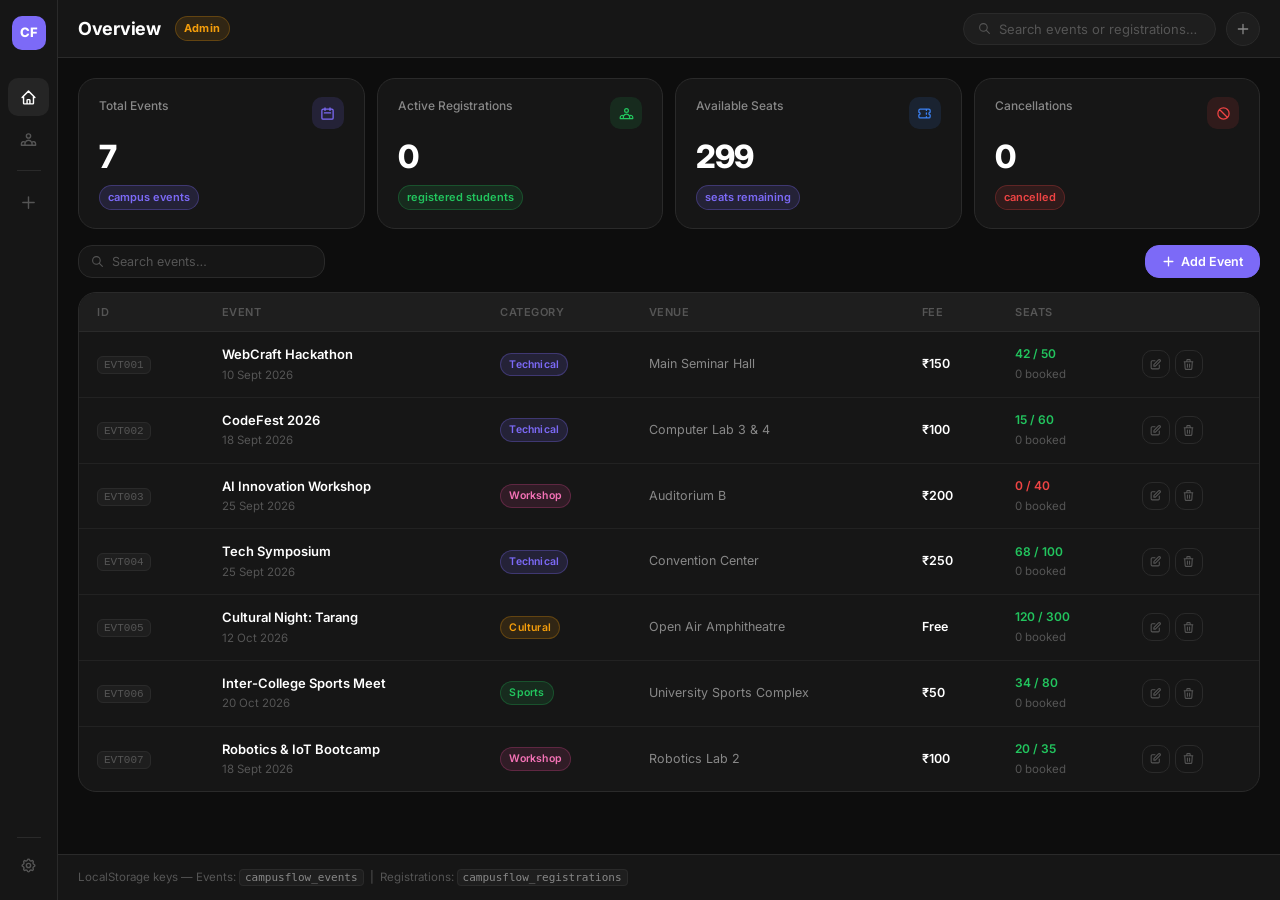
==== commit 2d050080: "change" ====
--- a/admin.html
+++ b/admin.html
@@ -5,7 +5,6 @@
     <meta name="viewport" content="width=device-width, initial-scale=1.0">
     <title>CampusFlow Admin</title>
     <meta name="description" content="CampusFlow Admin — Manage campus events and student registrations.">
-    <link rel="stylesheet" href="css/style.css">
     <link rel="stylesheet" href="css/admin.css">
 </head>
 <body>
--- a/css/admin.css
+++ b/css/admin.css
@@ -1,2 +1,720 @@
-/* admin.css — reserved for any future admin-specific overrides */
-/* All admin styles are consolidated in style.css for this single-page admin app */
+/* ============================================================
+   CampusFlow Admin — SaaS Dashboard Design
+   Reference: Dark bento-grid layout with left icon sidebar
+   ============================================================ */
+
+@import url('https://fonts.googleapis.com/css2?family=Inter:wght@400;500;600;700;800&display=swap');
+
+:root {
+    --bg:          #0d0d0d;
+    --surface:     #161616;
+    --surface-2:   #1e1e1e;
+    --surface-3:   #252525;
+    --border:      #2a2a2a;
+    --border-light:#222222;
+
+    --accent:       #7c6af7;
+    --accent-2:     rgba(124, 106, 247, 0.15);
+    --accent-border:rgba(124, 106, 247, 0.3);
+
+    --green:        #22c55e;
+    --green-dim:    rgba(34, 197, 94, 0.12);
+    --green-border: rgba(34, 197, 94, 0.25);
+    --amber:        #f59e0b;
+    --amber-dim:    rgba(245, 158, 11, 0.12);
+    --red:          #ef4444;
+    --red-dim:      rgba(239, 68, 68, 0.12);
+    --red-border:   rgba(239, 68, 68, 0.25);
+    --blue:         #3b82f6;
+    --blue-dim:     rgba(59, 130, 246, 0.12);
+
+    --text:    #ffffff;
+    --text-2:  #888888;
+    --text-3:  #555555;
+
+    --r-sm:    6px;
+    --r-md:    10px;
+    --r-lg:    14px;
+    --r-xl:    18px;
+
+    --sidebar-w: 58px;
+    --topbar-h:  58px;
+
+    --font: 'Inter', system-ui, sans-serif;
+}
+
+*, *::before, *::after { box-sizing: border-box; margin: 0; padding: 0; }
+
+body {
+    background: var(--bg);
+    color: var(--text);
+    font-family: var(--font);
+    font-size: 13px;
+    line-height: 1.5;
+    -webkit-font-smoothing: antialiased;
+    display: flex;
+    min-height: 100vh;
+}
+
+/* ── SIDEBAR ────────────────────────────────────────────────── */
+.sidebar {
+    width: var(--sidebar-w);
+    background: var(--surface);
+    border-right: 1px solid var(--border);
+    display: flex;
+    flex-direction: column;
+    align-items: center;
+    padding: 16px 0;
+    position: fixed;
+    top: 0;
+    left: 0;
+    height: 100vh;
+    z-index: 200;
+}
+
+.sidebar-logo {
+    width: 34px;
+    height: 34px;
+    background: var(--accent);
+    border-radius: var(--r-md);
+    display: flex;
+    align-items: center;
+    justify-content: center;
+    font-size: 13px;
+    font-weight: 800;
+    color: #fff;
+    margin-bottom: 28px;
+    flex-shrink: 0;
+}
+
+.sidebar-nav {
+    display: flex;
+    flex-direction: column;
+    gap: 4px;
+    width: 100%;
+    padding: 0 8px;
+    flex: 1;
+}
+
+.sidebar-btn {
+    width: 100%;
+    height: 38px;
+    border-radius: var(--r-md);
+    display: flex;
+    align-items: center;
+    justify-content: center;
+    background: transparent;
+    border: none;
+    color: var(--text-3);
+    cursor: pointer;
+    transition: all 0.15s;
+    position: relative;
+}
+
+.sidebar-btn:hover {
+    background: var(--surface-2);
+    color: var(--text-2);
+}
+
+.sidebar-btn.active {
+    background: var(--surface-3);
+    color: var(--text);
+}
+
+.sidebar-btn svg { flex-shrink: 0; }
+
+.sidebar-divider {
+    width: 24px;
+    height: 1px;
+    background: var(--border);
+    margin: 8px auto;
+}
+
+.sidebar-bottom {
+    padding: 0 8px;
+    width: 100%;
+}
+
+/* ── MAIN WRAPPER ───────────────────────────────────────────── */
+.admin-wrapper {
+    margin-left: var(--sidebar-w);
+    flex: 1;
+    display: flex;
+    flex-direction: column;
+    min-height: 100vh;
+    min-width: 0;
+}
+
+/* ── TOPBAR ─────────────────────────────────────────────────── */
+.topbar {
+    height: var(--topbar-h);
+    background: var(--surface);
+    border-bottom: 1px solid var(--border);
+    display: flex;
+    align-items: center;
+    justify-content: space-between;
+    padding: 0 20px;
+    position: sticky;
+    top: 0;
+    z-index: 100;
+    gap: 16px;
+}
+
+.topbar-left {
+    display: flex;
+    align-items: center;
+    gap: 14px;
+}
+
+.topbar-title {
+    font-size: 18px;
+    font-weight: 700;
+    letter-spacing: -0.3px;
+}
+
+.topbar-right {
+    display: flex;
+    align-items: center;
+    gap: 10px;
+    flex-shrink: 0;
+}
+
+/* Pill search */
+.search-pill {
+    display: flex;
+    align-items: center;
+    gap: 8px;
+    background: var(--surface-2);
+    border: 1px solid var(--border);
+    border-radius: 9999px;
+    padding: 7px 14px;
+    min-width: 200px;
+}
+
+.search-pill input {
+    background: none;
+    border: none;
+    outline: none;
+    font-family: inherit;
+    font-size: 13px;
+    color: var(--text);
+    width: 100%;
+}
+
+.search-pill input::placeholder { color: var(--text-3); }
+
+.search-pill svg { color: var(--text-3); flex-shrink: 0; }
+
+/* Admin badge pill */
+.admin-badge {
+    font-size: 11px;
+    font-weight: 700;
+    letter-spacing: 0.4px;
+    color: var(--amber);
+    background: var(--amber-dim);
+    border: 1px solid rgba(245, 158, 11, 0.25);
+    padding: 3px 8px;
+    border-radius: 9999px;
+}
+
+/* Icon buttons in topbar */
+.icon-btn {
+    width: 34px;
+    height: 34px;
+    border-radius: 9999px;
+    border: 1px solid var(--border);
+    background: var(--surface-2);
+    color: var(--text-2);
+    display: flex;
+    align-items: center;
+    justify-content: center;
+    cursor: pointer;
+    transition: all 0.15s;
+}
+.icon-btn:hover { background: var(--surface-3); color: var(--text); }
+
+/* ── MAIN CONTENT ───────────────────────────────────────────── */
+.admin-content {
+    padding: 20px;
+    flex: 1;
+    overflow: hidden;
+}
+
+/* ── BENTO STATS GRID ───────────────────────────────────────── */
+.bento-grid {
+    display: grid;
+    grid-template-columns: repeat(4, 1fr);
+    gap: 12px;
+    margin-bottom: 16px;
+}
+
+.bento-card {
+    background: var(--surface);
+    border: 1px solid var(--border);
+    border-radius: var(--r-xl);
+    padding: 18px 20px;
+    display: flex;
+    flex-direction: column;
+    justify-content: space-between;
+    gap: 12px;
+    transition: border-color 0.15s;
+    min-height: 110px;
+}
+
+.bento-card:hover { border-color: #333; }
+
+.bento-card-label {
+    font-size: 12px;
+    color: var(--text-2);
+    font-weight: 500;
+}
+
+.bento-card-value {
+    font-size: 2rem;
+    font-weight: 800;
+    letter-spacing: -1px;
+    line-height: 1;
+    color: var(--text);
+}
+
+.bento-card-footer {
+    display: flex;
+    align-items: center;
+    justify-content: space-between;
+}
+
+.bento-pill {
+    display: inline-flex;
+    align-items: center;
+    gap: 4px;
+    padding: 3px 8px;
+    border-radius: 9999px;
+    font-size: 11px;
+    font-weight: 600;
+}
+
+.bento-pill.green  { background: var(--green-dim); color: var(--green); border: 1px solid var(--green-border); }
+.bento-pill.red    { background: var(--red-dim); color: var(--red); border: 1px solid var(--red-border); }
+.bento-pill.purple { background: var(--accent-2); color: var(--accent); border: 1px solid var(--accent-border); }
+.bento-pill.amber  { background: var(--amber-dim); color: var(--amber); border: 1px solid rgba(245,158,11,.25); }
+
+.bento-icon {
+    width: 32px;
+    height: 32px;
+    border-radius: var(--r-md);
+    display: flex;
+    align-items: center;
+    justify-content: center;
+}
+
+.bento-icon.events        { background: var(--accent-2); color: var(--accent); }
+.bento-icon.registrations { background: var(--green-dim); color: var(--green); }
+.bento-icon.seats         { background: var(--blue-dim); color: var(--blue); }
+.bento-icon.cancelled     { background: var(--red-dim); color: var(--red); }
+
+/* ── TAB TOOLBAR ────────────────────────────────────────────── */
+.content-toolbar {
+    display: flex;
+    align-items: center;
+    justify-content: space-between;
+    gap: 12px;
+    margin-bottom: 14px;
+    flex-wrap: wrap;
+}
+
+.tab-group {
+    display: flex;
+    background: var(--surface);
+    border: 1px solid var(--border);
+    border-radius: var(--r-lg);
+    padding: 3px;
+    gap: 2px;
+}
+
+.tab-pill {
+    background: none;
+    border: none;
+    font-family: inherit;
+    font-size: 12.5px;
+    font-weight: 600;
+    color: var(--text-3);
+    padding: 6px 14px;
+    border-radius: var(--r-md);
+    cursor: pointer;
+    transition: all 0.15s;
+}
+
+.tab-pill:hover { color: var(--text-2); }
+
+.tab-pill.active {
+    background: var(--surface-3);
+    color: var(--text);
+}
+
+.toolbar-right {
+    display: flex;
+    align-items: center;
+    gap: 8px;
+}
+
+/* search inside toolbar */
+.search-bar {
+    display: flex;
+    align-items: center;
+    gap: 8px;
+    background: var(--surface);
+    border: 1px solid var(--border);
+    border-radius: var(--r-lg);
+    padding: 8px 12px;
+}
+
+.search-bar input {
+    background: none;
+    border: none;
+    outline: none;
+    font-family: inherit;
+    font-size: 12.5px;
+    color: var(--text);
+    width: 200px;
+}
+
+.search-bar input::placeholder { color: var(--text-3); }
+.search-bar svg { color: var(--text-3); flex-shrink: 0; }
+
+.select-pill {
+    background: var(--surface);
+    border: 1px solid var(--border);
+    border-radius: var(--r-lg);
+    padding: 8px 12px;
+    color: var(--text-2);
+    font-size: 12.5px;
+    font-family: inherit;
+    outline: none;
+    cursor: pointer;
+}
+.select-pill:focus { border-color: var(--accent); color: var(--text); }
+
+/* ── DATA TABLE ─────────────────────────────────────────────── */
+.data-card {
+    background: var(--surface);
+    border: 1px solid var(--border);
+    border-radius: var(--r-xl);
+    overflow: hidden;
+}
+
+.data-table {
+    width: 100%;
+    border-collapse: collapse;
+    font-size: 12.5px;
+    text-align: left;
+}
+
+.data-table th {
+    background: var(--surface-2);
+    color: var(--text-3);
+    font-size: 11px;
+    font-weight: 600;
+    text-transform: uppercase;
+    letter-spacing: 0.5px;
+    padding: 11px 18px;
+    border-bottom: 1px solid var(--border);
+}
+
+.data-table td {
+    padding: 13px 18px;
+    border-bottom: 1px solid var(--border-light);
+    color: var(--text);
+    vertical-align: middle;
+}
+
+.data-table tbody tr:hover td { background: var(--surface-2); }
+.data-table tbody tr:last-child td { border-bottom: none; }
+
+.cell-main {
+    font-weight: 600;
+    color: var(--text);
+    font-size: 13px;
+}
+
+.cell-sub {
+    font-size: 11.5px;
+    color: var(--text-3);
+    margin-top: 2px;
+}
+
+.cell-id {
+    font-family: 'Courier New', monospace;
+    font-size: 11px;
+    color: var(--text-3);
+    background: var(--surface-2);
+    padding: 2px 6px;
+    border-radius: var(--r-sm);
+    border: 1px solid var(--border);
+}
+
+/* ── ACTION BUTTONS ─────────────────────────────────────────── */
+.action-group { display: flex; align-items: center; gap: 5px; }
+
+.act-btn {
+    width: 28px;
+    height: 28px;
+    border-radius: var(--r-md);
+    display: inline-flex;
+    align-items: center;
+    justify-content: center;
+    border: 1px solid var(--border);
+    background: transparent;
+    color: var(--text-3);
+    cursor: pointer;
+    font-size: 12px;
+    transition: all 0.15s;
+}
+
+.act-btn:hover              { background: var(--surface-2); color: var(--text-2); }
+.act-btn.edit:hover         { border-color: var(--accent-border); color: var(--accent); }
+.act-btn.destroy:hover      { border-color: var(--red-border); color: var(--red); }
+
+/* ── BADGES ─────────────────────────────────────────────────── */
+.badge {
+    display: inline-flex;
+    align-items: center;
+    padding: 3px 8px;
+    border-radius: 9999px;
+    font-size: 10.5px;
+    font-weight: 600;
+    letter-spacing: 0.2px;
+}
+
+.badge-tech       { background: var(--accent-2); color: var(--accent); border: 1px solid var(--accent-border); }
+.badge-workshop   { background: rgba(236,72,153,.12); color: #f472b6; border: 1px solid rgba(236,72,153,.25); }
+.badge-cultural   { background: var(--amber-dim); color: var(--amber); border: 1px solid rgba(245,158,11,.25); }
+.badge-sports     { background: var(--green-dim); color: var(--green); border: 1px solid var(--green-border); }
+.badge-conference { background: var(--blue-dim); color: var(--blue); border: 1px solid rgba(59,130,246,.25); }
+.badge-registered { background: var(--green-dim); color: var(--green); border: 1px solid var(--green-border); }
+.badge-cancelled  { background: var(--red-dim); color: var(--red); border: 1px solid var(--red-border); }
+
+.seat-ok      { color: var(--green); font-weight: 600; font-size: 12px; }
+.seat-low     { color: var(--amber); font-weight: 600; font-size: 12px; }
+.seat-none    { color: var(--red);   font-weight: 600; font-size: 12px; }
+
+/* ── BUTTONS ────────────────────────────────────────────────── */
+.btn {
+    display: inline-flex;
+    align-items: center;
+    justify-content: center;
+    gap: 6px;
+    padding: 8px 16px;
+    border-radius: var(--r-lg);
+    font-size: 12.5px;
+    font-weight: 600;
+    cursor: pointer;
+    border: 1px solid transparent;
+    font-family: inherit;
+    transition: all 0.15s;
+    white-space: nowrap;
+}
+
+.btn-primary {
+    background: var(--accent);
+    color: #fff;
+    border-color: var(--accent);
+}
+.btn-primary:hover { background: #6a5ae0; border-color: #6a5ae0; }
+
+.btn-secondary {
+    background: var(--surface-2);
+    color: var(--text-2);
+    border-color: var(--border);
+}
+.btn-secondary:hover { background: var(--surface-3); color: var(--text); }
+
+.btn-danger {
+    background: var(--red-dim);
+    color: var(--red);
+    border-color: var(--red-border);
+}
+.btn-danger:hover { background: var(--red); color: #fff; border-color: var(--red); }
+
+/* ── TAB PANELS ─────────────────────────────────────────────── */
+.tab-panel       { display: none; }
+.tab-panel.active { display: block; }
+
+/* ── MODAL ──────────────────────────────────────────────────── */
+.modal-backdrop {
+    position: fixed;
+    inset: 0;
+    background: rgba(0, 0, 0, 0.8);
+    backdrop-filter: blur(3px);
+    display: flex;
+    align-items: center;
+    justify-content: center;
+    z-index: 1000;
+    opacity: 0;
+    visibility: hidden;
+    transition: opacity 0.2s, visibility 0.2s;
+}
+.modal-backdrop.active .modal-box { transform: translateY(0); }
+.modal-backdrop.active { opacity: 1; visibility: visible; }
+
+.modal-box {
+    background: var(--surface);
+    border: 1px solid var(--border);
+    border-radius: var(--r-xl);
+    width: 100%;
+    max-width: 460px;
+    padding: 24px;
+    box-shadow: 0 16px 40px rgba(0,0,0,0.6);
+    transform: translateY(10px);
+    transition: transform 0.2s;
+    max-height: 90vh;
+    overflow-y: auto;
+}
+
+.modal-header {
+    display: flex;
+    align-items: center;
+    justify-content: space-between;
+    margin-bottom: 18px;
+    padding-bottom: 14px;
+    border-bottom: 1px solid var(--border);
+}
+
+.modal-title {
+    font-size: 15px;
+    font-weight: 700;
+    letter-spacing: -0.2px;
+}
+
+.close-btn {
+    background: var(--surface-2);
+    border: 1px solid var(--border);
+    border-radius: var(--r-md);
+    color: var(--text-3);
+    font-size: 16px;
+    cursor: pointer;
+    width: 28px;
+    height: 28px;
+    display: flex;
+    align-items: center;
+    justify-content: center;
+    line-height: 1;
+}
+.close-btn:hover { color: var(--text); background: var(--surface-3); }
+
+/* ── FORMS ──────────────────────────────────────────────────── */
+.form-group { margin-bottom: 14px; }
+
+.form-group label {
+    display: block;
+    font-size: 11.5px;
+    font-weight: 600;
+    color: var(--text-3);
+    margin-bottom: 5px;
+    text-transform: uppercase;
+    letter-spacing: 0.4px;
+}
+
+.form-control {
+    width: 100%;
+    background: var(--bg);
+    border: 1px solid var(--border);
+    border-radius: var(--r-md);
+    padding: 9px 12px;
+    color: var(--text);
+    font-size: 13px;
+    font-family: inherit;
+    outline: none;
+    transition: border-color 0.15s;
+}
+.form-control:focus { border-color: var(--accent); }
+.form-control::placeholder { color: var(--text-3); }
+textarea.form-control { resize: vertical; min-height: 68px; }
+
+.form-row { display: grid; grid-template-columns: 1fr 1fr; gap: 12px; }
+
+.form-actions {
+    display: flex;
+    justify-content: flex-end;
+    gap: 8px;
+    margin-top: 18px;
+    padding-top: 14px;
+    border-top: 1px solid var(--border);
+}
+
+/* ── DELETE WARNING ─────────────────────────────────────────── */
+.delete-warning-box {
+    background: var(--red-dim);
+    border: 1px solid var(--red-border);
+    border-radius: var(--r-md);
+    padding: 12px 14px;
+    margin: 14px 0;
+    color: #fca5a5;
+    font-size: 12.5px;
+    line-height: 1.5;
+}
+
+/* ── TOAST ──────────────────────────────────────────────────── */
+.toast-container {
+    position: fixed;
+    bottom: 16px;
+    right: 16px;
+    z-index: 2000;
+    display: flex;
+    flex-direction: column;
+    gap: 8px;
+}
+
+.toast {
+    background: var(--surface-3);
+    border: 1px solid var(--border);
+    color: var(--text);
+    padding: 10px 14px;
+    border-radius: var(--r-lg);
+    font-size: 12.5px;
+    box-shadow: 0 8px 24px rgba(0,0,0,0.5);
+    border-left: 3px solid var(--accent);
+    min-width: 250px;
+    animation: toastIn 0.2s forwards ease;
+}
+.toast.success { border-left-color: var(--green); }
+.toast.danger  { border-left-color: var(--red); }
+
+@keyframes toastIn {
+    from { transform: translateX(100%); opacity: 0; }
+    to   { transform: translateX(0); opacity: 1; }
+}
+
+/* ── FOOTER ─────────────────────────────────────────────────── */
+footer {
+    border-top: 1px solid var(--border);
+    padding: 14px 20px;
+    color: var(--text-3);
+    font-size: 11.5px;
+    background: var(--surface);
+}
+
+footer code {
+    font-size: 11px;
+    background: var(--surface-2);
+    border: 1px solid var(--border);
+    padding: 1px 5px;
+    border-radius: 4px;
+    color: var(--text-2);
+}
+
+/* ── EMPTY STATE ────────────────────────────────────────────── */
+.empty-row td {
+    text-align: center;
+    padding: 40px;
+    color: var(--text-3);
+    font-size: 13px;
+}
+
+/* ── RESPONSIVE ─────────────────────────────────────────────── */
+@media (max-width: 1000px) {
+    .bento-grid { grid-template-columns: repeat(2, 1fr); }
+}
+@media (max-width: 640px) {
+    .bento-grid { grid-template-columns: 1fr 1fr; }
+    .search-bar input { width: 140px; }
+}
